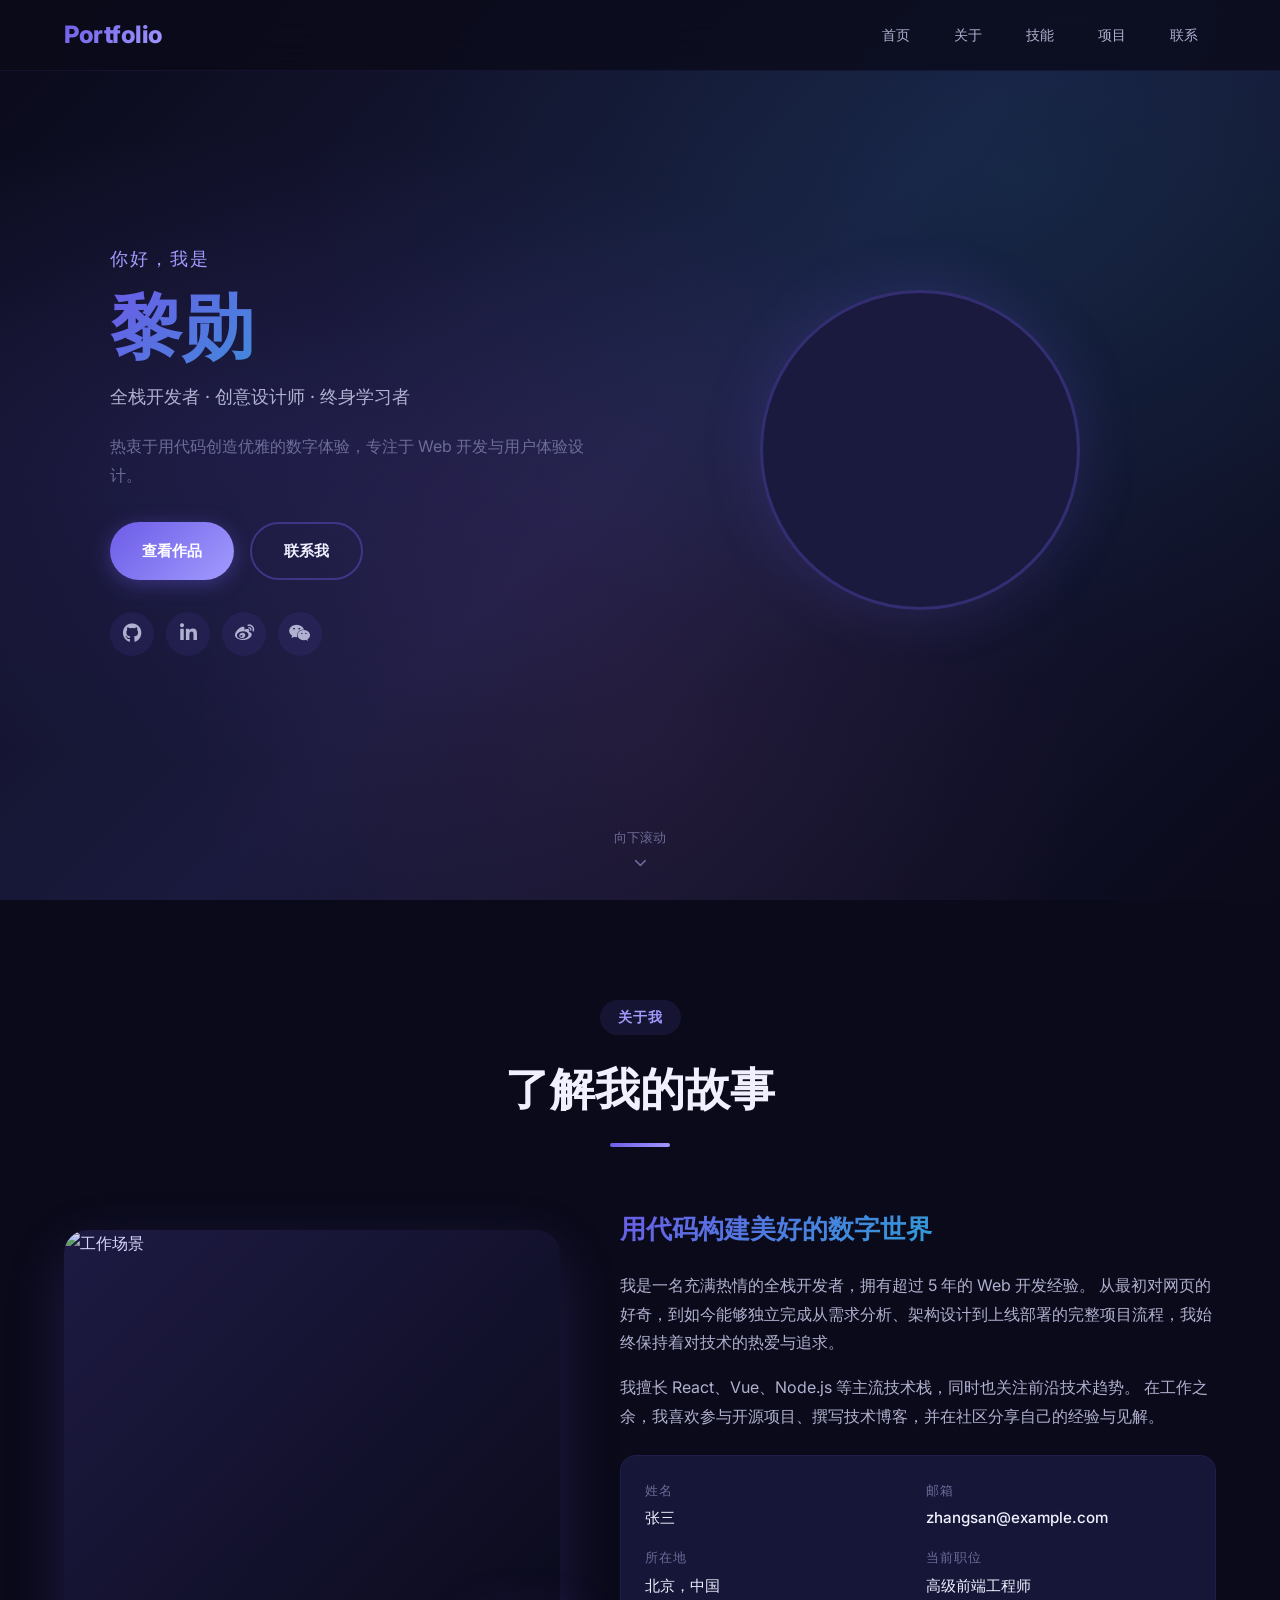
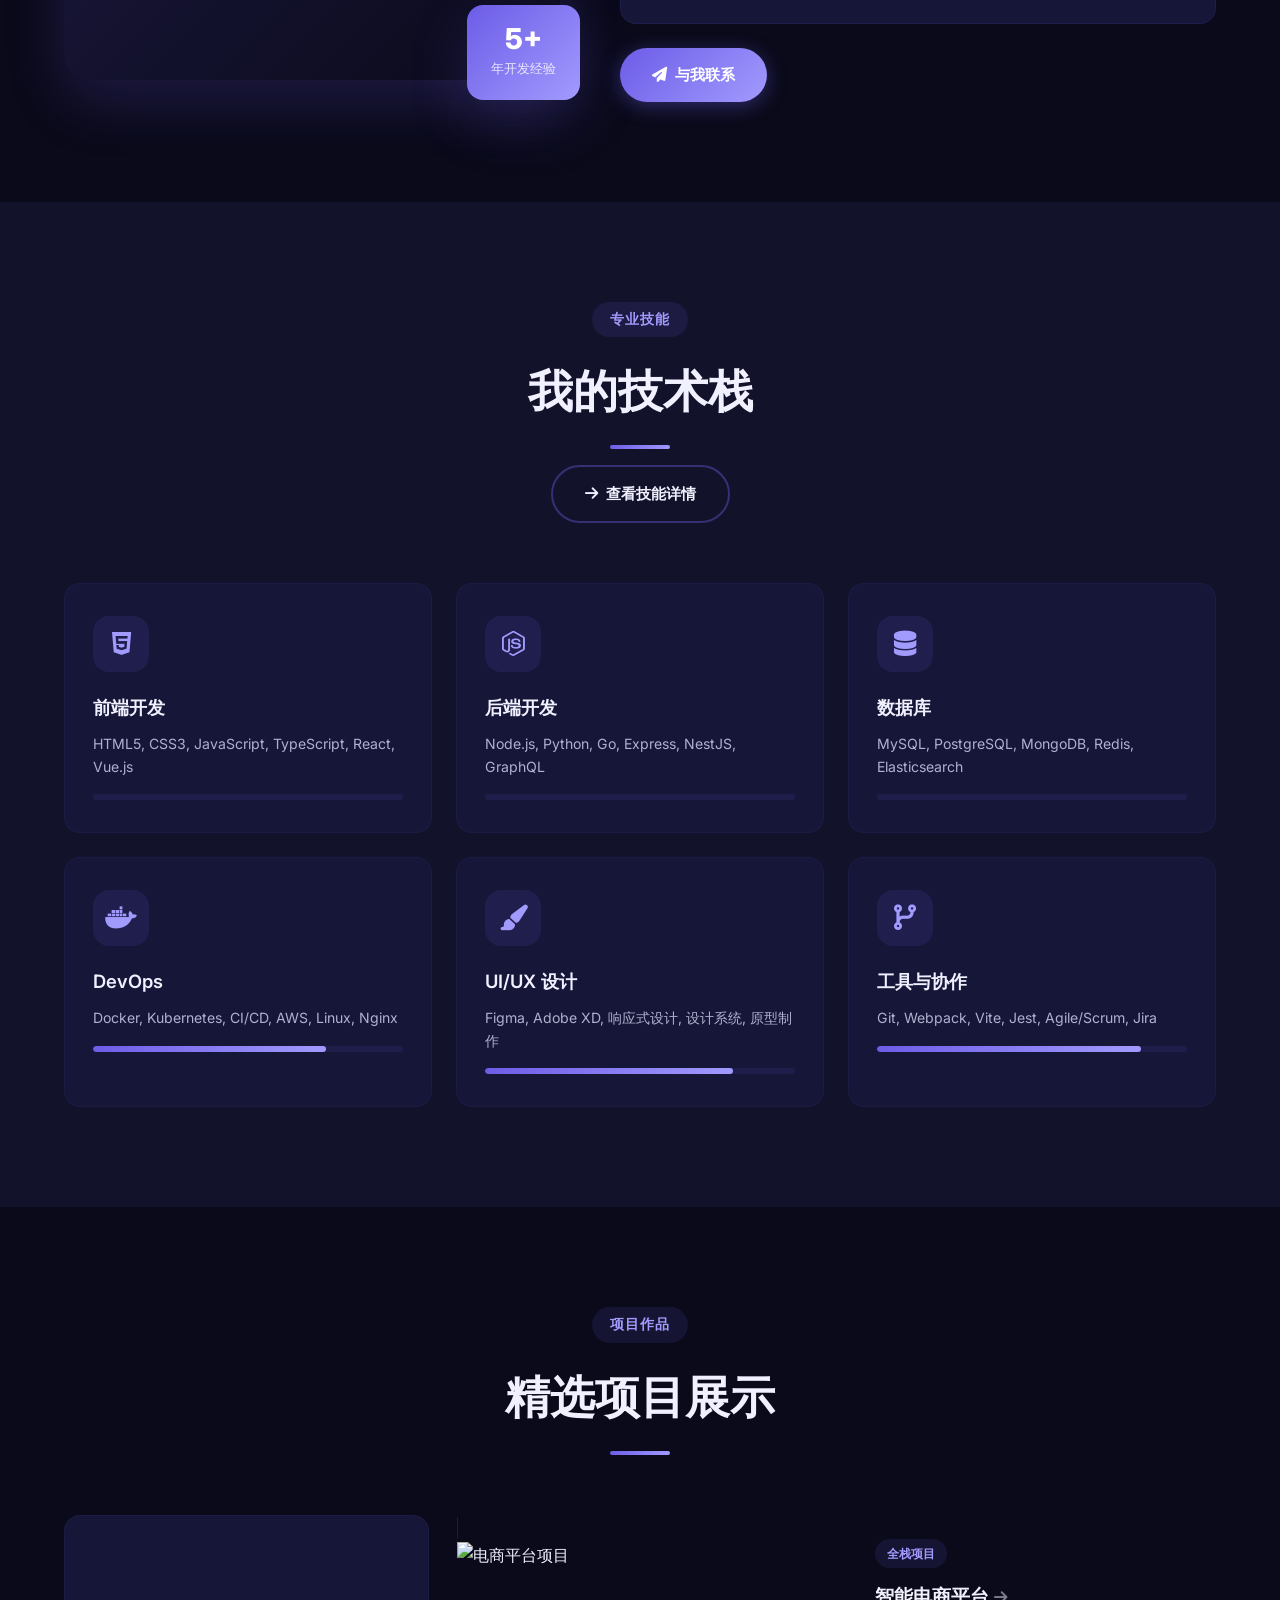
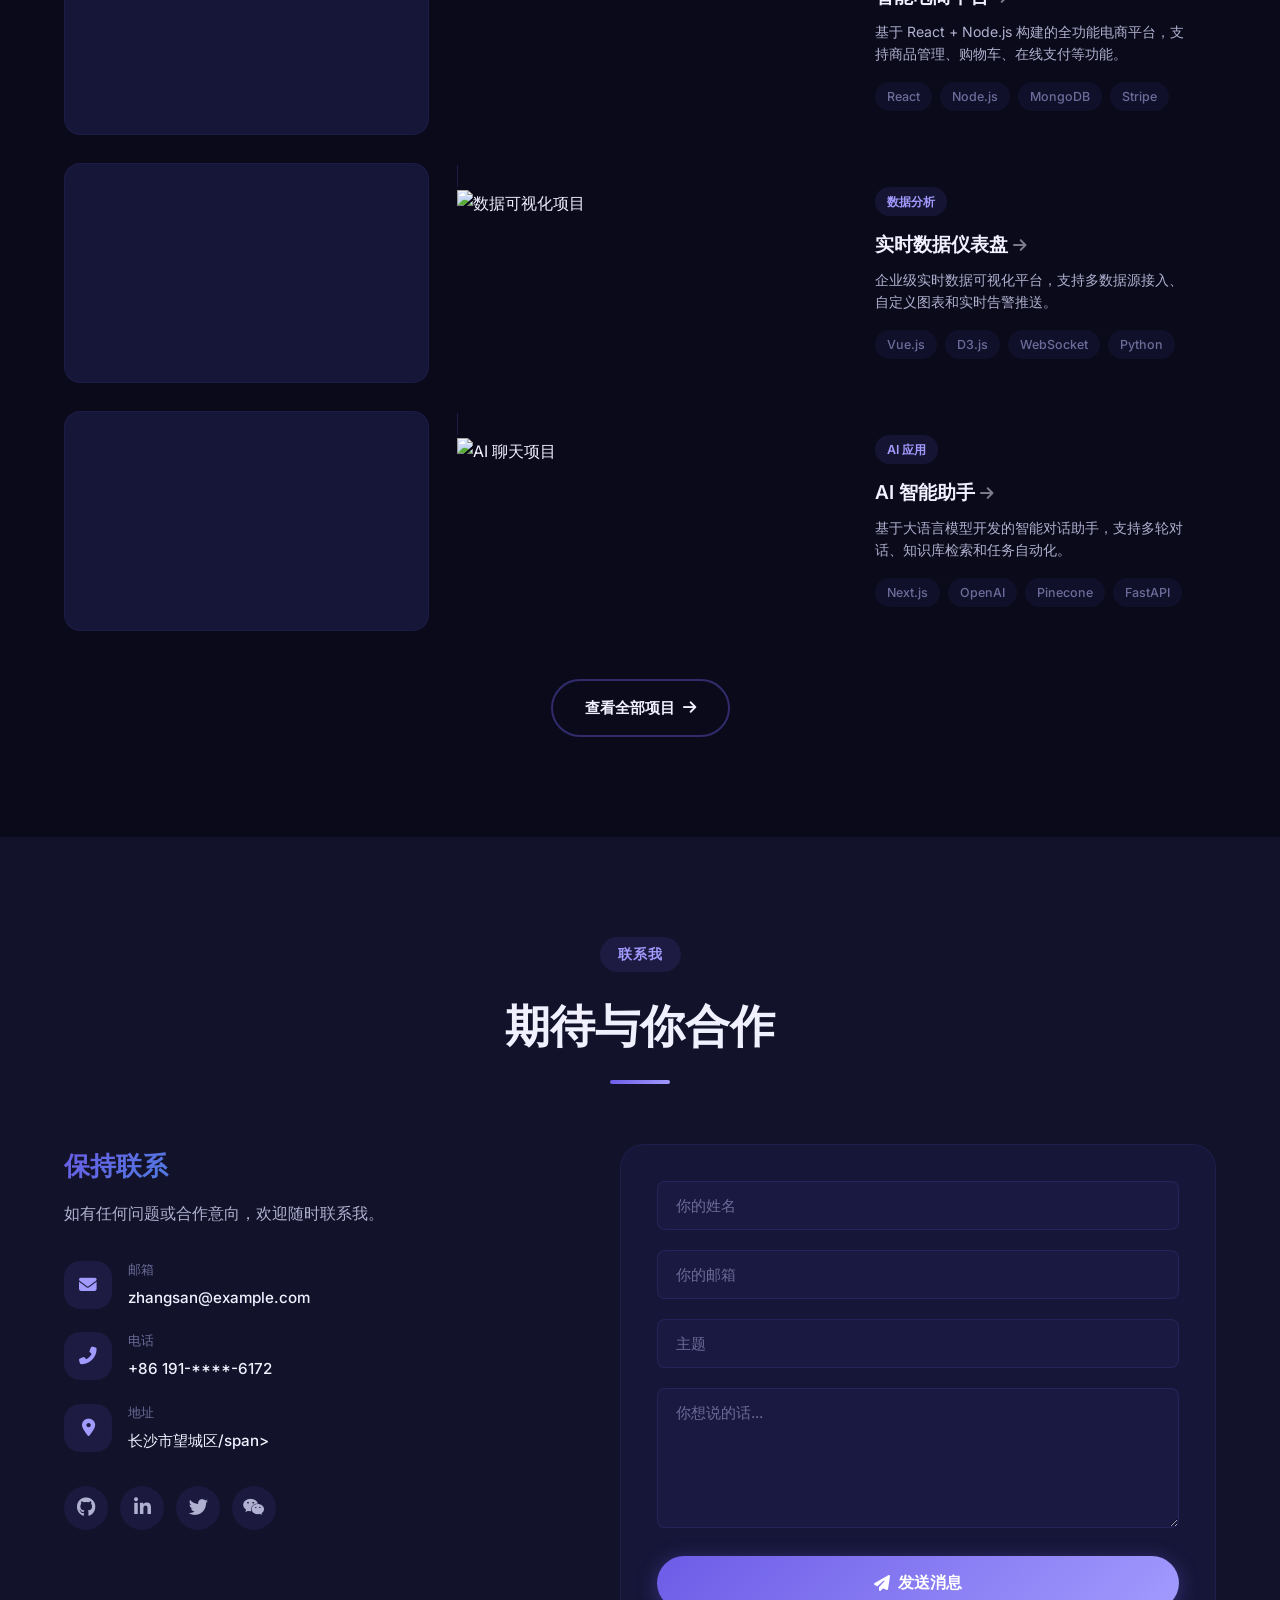
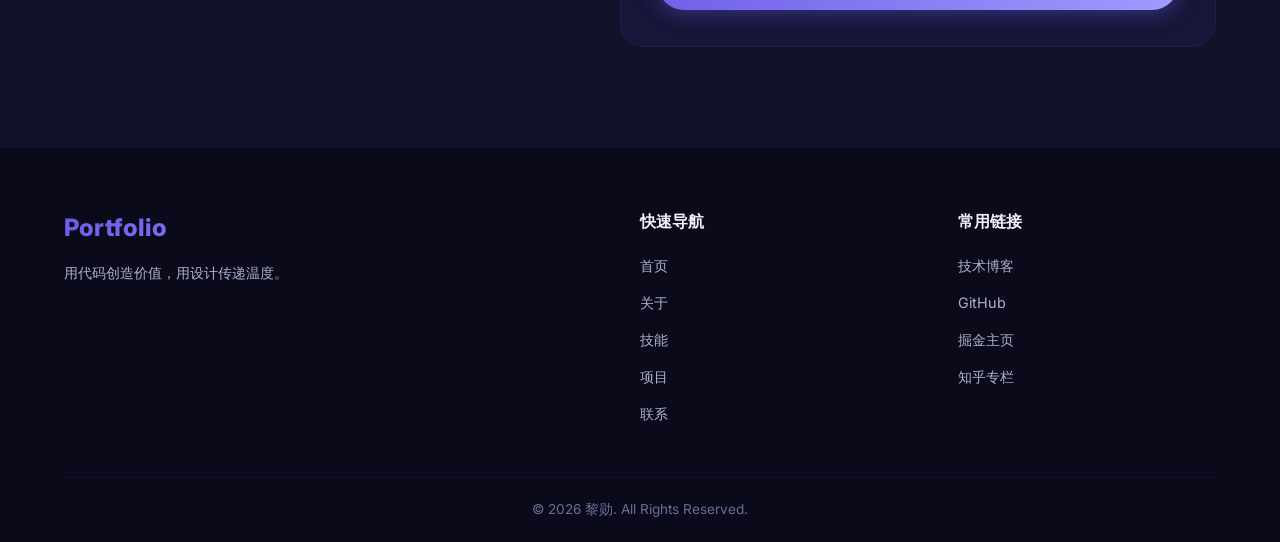
==== index.html @ 239f2182 "更新首页：项目卡片和技能区域添加跳转链接" ====
<!DOCTYPE html>
<html lang="zh-CN">
<head>
    <meta charset="UTF-8">
    <meta name="viewport" content="width=device-width, initial-scale=1.0">
    <title>个人介绍 - 黎勋</title>
    <link rel="stylesheet" href="style.css">
    <!-- Font Awesome 图标库 -->
    <link rel="stylesheet" href="https://cdnjs.cloudflare.com/ajax/libs/font-awesome/6.5.0/css/all.min.css">
    <!-- Google Fonts -->
    <link href="https://fonts.googleapis.com/css2?family=Inter:wght@300;400;500;600;700;800&display=swap" rel="stylesheet">
</head>
<body>

    <!-- ========== 导航栏 ========== -->
    <nav class="navbar">
        <div class="container nav-container">
            <a href="#" class="nav-logo">Portfolio</a>
            <ul class="nav-menu" id="navMenu">
                <li class="nav-item"><a href="#home" class="nav-link active">首页</a></li>
                <li class="nav-item"><a href="#about" class="nav-link">关于</a></li>
                <li class="nav-item"><a href="#skills" class="nav-link">技能</a></li>
                <li class="nav-item"><a href="#projects" class="nav-link">项目</a></li>
                <li class="nav-item"><a href="#contact" class="nav-link">联系</a></li>
            </ul>
            <div class="nav-toggle" id="navToggle">
                <span class="bar"></span>
                <span class="bar"></span>
                <span class="bar"></span>
            </div>
        </div>
    </nav>

    <!-- ========== Hero 首页 ========== -->
    <section class="hero" id="home">
        <div class="hero-bg"></div>
        <div class="container hero-container">
            <div class="hero-content">
                <p class="hero-greeting">你好，我是</p>
                <h1 class="hero-name">黎勋</h1>
                <p class="hero-title">全栈开发者 · 创意设计师 · 终身学习者</p>
                <p class="hero-desc">
                    热衷于用代码创造优雅的数字体验，专注于 Web 开发与用户体验设计。
                </p>
                <div class="hero-actions">
                    <a href="#projects" class="btn btn-primary">查看作品</a>
                    <a href="#contact" class="btn btn-outline">联系我</a>
                </div>
                <div class="hero-social">
                    <a href="#" class="social-link" aria-label="GitHub"><i class="fab fa-github"></i></a>
                    <a href="#" class="social-link" aria-label="LinkedIn"><i class="fab fa-linkedin-in"></i></a>
                    <a href="#" class="social-link" aria-label="微博"><i class="fab fa-weibo"></i></a>
                    <a href="#" class="social-link" aria-label="微信"><i class="fab fa-weixin"></i></a>
                </div>
            </div>
            <div class="hero-image">
                <div class="hero-avatar">
                    <img src="https://api.dicebear.com/7.x/avataaars/svg?seed=default&backgroundColor=b6e3f4" alt="头像">
                </div>
            </div>
        </div>
        <div class="scroll-indicator">
            <span>向下滚动</span>
            <i class="fas fa-chevron-down"></i>
        </div>
    </section>

    <!-- ========== 关于我 ========== -->
    <section class="section about" id="about">
        <div class="container">
            <div class="section-header">
                <span class="section-tag">关于我</span>
                <h2 class="section-title">了解我的故事</h2>
                <div class="section-divider"></div>
            </div>
            <div class="about-grid">
                <div class="about-image-wrapper">
                    <div class="about-image">
                        <img src="https://images.unsplash.com/photo-1498050108023-c5249f4df085?w=600&q=80" alt="工作场景">
                    </div>
                    <div class="about-exp-badge">
                        <span class="exp-number">5+</span>
                        <span class="exp-label">年开发经验</span>
                    </div>
                </div>
                <div class="about-content">
                    <h3>用代码构建美好的数字世界</h3>
                    <p>
                        我是一名充满热情的全栈开发者，拥有超过 5 年的 Web 开发经验。
                        从最初对网页的好奇，到如今能够独立完成从需求分析、架构设计到上线部署的完整项目流程，我始终保持着对技术的热爱与追求。
                    </p>
                    <p>
                        我擅长 React、Vue、Node.js 等主流技术栈，同时也关注前沿技术趋势。
                        在工作之余，我喜欢参与开源项目、撰写技术博客，并在社区分享自己的经验与见解。
                    </p>
                    <div class="about-info">
                        <div class="info-item">
                            <span class="info-label">姓名</span>
                            <span class="info-value">张三</span>
                        </div>
                        <div class="info-item">
                            <span class="info-label">邮箱</span>
                            <span class="info-value">zhangsan@example.com</span>
                        </div>
                        <div class="info-item">
                            <span class="info-label">所在地</span>
                            <span class="info-value">北京，中国</span>
                        </div>
                        <div class="info-item">
                            <span class="info-label">当前职位</span>
                            <span class="info-value">高级前端工程师</span>
                        </div>
                    </div>
                    <a href="#contact" class="btn btn-primary"><i class="fas fa-paper-plane"></i> 与我联系</a>
                </div>
            </div>
        </div>
    </section>

    <!-- ========== 技能 ========== -->
    <section class="section skills" id="skills">
        <div class="container">
            <div class="section-header">
                <span class="section-tag">专业技能</span>
                <h2 class="section-title">我的技术栈</h2>
                <div class="section-divider"></div>
                <a href="skills.html" class="btn btn-outline" style="margin-top: 16px; display: inline-flex;">
                    <i class="fas fa-arrow-right"></i> 查看技能详情
                </a>
            </div>
            <div class="skills-grid">
                <div class="skill-card">
                    <div class="skill-icon">
                        <i class="fab fa-html5"></i>
                    </div>
                    <h4>前端开发</h4>
                    <p>HTML5, CSS3, JavaScript, TypeScript, React, Vue.js</p>
                    <div class="skill-bar">
                        <div class="skill-progress" style="width: 90%;" data-progress="90%"></div>
                    </div>
                </div>
                <div class="skill-card">
                    <div class="skill-icon">
                        <i class="fab fa-node-js"></i>
                    </div>
                    <h4>后端开发</h4>
                    <p>Node.js, Python, Go, Express, NestJS, GraphQL</p>
                    <div class="skill-bar">
                        <div class="skill-progress" style="width: 85%;" data-progress="85%"></div>
                    </div>
                </div>
                <div class="skill-card">
                    <div class="skill-icon">
                        <i class="fas fa-database"></i>
                    </div>
                    <h4>数据库</h4>
                    <p>MySQL, PostgreSQL, MongoDB, Redis, Elasticsearch</p>
                    <div class="skill-bar">
                        <div class="skill-progress" style="width: 80%;" data-progress="80%"></div>
                    </div>
                </div>
                <div class="skill-card">
                    <div class="skill-icon">
                        <i class="fab fa-docker"></i>
                    </div>
                    <h4>DevOps</h4>
                    <p>Docker, Kubernetes, CI/CD, AWS, Linux, Nginx</p>
                    <div class="skill-bar">
                        <div class="skill-progress" style="width: 75%;" data-progress="75%"></div>
                    </div>
                </div>
                <div class="skill-card">
                    <div class="skill-icon">
                        <i class="fas fa-paint-brush"></i>
                    </div>
                    <h4>UI/UX 设计</h4>
                    <p>Figma, Adobe XD, 响应式设计, 设计系统, 原型制作</p>
                    <div class="skill-bar">
                        <div class="skill-progress" style="width: 80%;" data-progress="80%"></div>
                    </div>
                </div>
                <div class="skill-card">
                    <div class="skill-icon">
                        <i class="fas fa-code-branch"></i>
                    </div>
                    <h4>工具与协作</h4>
                    <p>Git, Webpack, Vite, Jest, Agile/Scrum, Jira</p>
                    <div class="skill-bar">
                        <div class="skill-progress" style="width: 85%;" data-progress="85%"></div>
                    </div>
                </a>
            </div>
        </div>
    </section>

    <!-- ========== 项目经历 ========== -->
    <section class="section projects" id="projects">
        <div class="container">
            <div class="section-header">
                <span class="section-tag">项目作品</span>
                <h2 class="section-title">精选项目展示</h2>
                <div class="section-divider"></div>
            </div>
            <div class="projects-grid">
                <a href="project-1.html" class="project-card" style="text-decoration: none; color: inherit;">
                    <div class="project-image">
                        <img src="https://images.unsplash.com/photo-1460925895917-afdab827c52f?w=600&q=80" alt="电商平台项目">
                        <div class="project-overlay">
                            <div class="project-links">
                                <a href="project-1.html" class="project-link"><i class="fas fa-external-link-alt"></i></a>
                            </div>
                        </div>
                    </div>
                    <div class="project-info">
                        <span class="project-tag">全栈项目</span>
                        <h3>智能电商平台 <i class="fas fa-arrow-right" style="font-size: 0.8em; opacity: 0.5;"></i></h3>
                        <p>基于 React + Node.js 构建的全功能电商平台，支持商品管理、购物车、在线支付等功能。</p>
                        <div class="project-tech">
                            <span>React</span>
                            <span>Node.js</span>
                            <span>MongoDB</span>
                            <span>Stripe</span>
                        </div>
                    </div>
                </a>
                <a href="project-2.html" class="project-card" style="text-decoration: none; color: inherit;">
                    <div class="project-image">
                        <img src="https://images.unsplash.com/photo-1551288049-bebda4e38f71?w=600&q=80" alt="数据可视化项目">
                        <div class="project-overlay">
                            <div class="project-links">
                                <a href="project-2.html" class="project-link"><i class="fas fa-external-link-alt"></i></a>
                            </div>
                        </div>
                    </div>
                    <div class="project-info">
                        <span class="project-tag">数据分析</span>
                        <h3>实时数据仪表盘 <i class="fas fa-arrow-right" style="font-size: 0.8em; opacity: 0.5;"></i></h3>
                        <p>企业级实时数据可视化平台，支持多数据源接入、自定义图表和实时告警推送。</p>
                        <div class="project-tech">
                            <span>Vue.js</span>
                            <span>D3.js</span>
                            <span>WebSocket</span>
                            <span>Python</span>
                        </div>
                    </div>
                </a>
                <a href="project-3.html" class="project-card" style="text-decoration: none; color: inherit;">
                    <div class="project-image">
                        <img src="https://images.unsplash.com/photo-1611162617474-5b21e879e113?w=600&q=80" alt="AI 聊天项目">
                        <div class="project-overlay">
                            <div class="project-links">
                                <a href="project-3.html" class="project-link"><i class="fas fa-external-link-alt"></i></a>
                            </div>
                        </div>
                    </div>
                    <div class="project-info">
                        <span class="project-tag">AI 应用</span>
                        <h3>AI 智能助手 <i class="fas fa-arrow-right" style="font-size: 0.8em; opacity: 0.5;"></i></h3>
                        <p>基于大语言模型开发的智能对话助手，支持多轮对话、知识库检索和任务自动化。</p>
                        <div class="project-tech">
                            <span>Next.js</span>
                            <span>OpenAI</span>
                            <span>Pinecone</span>
                            <span>FastAPI</span>
                        </div>
                    </div>
                </div>
            </div>
            <div class="projects-cta">
                <a href="#" class="btn btn-outline">查看全部项目 <i class="fas fa-arrow-right"></i></a>
            </div>
        </div>
    </section>

    <!-- ========== 联系方式 ========== -->
    <section class="section contact" id="contact">
        <div class="container">
            <div class="section-header">
                <span class="section-tag">联系我</span>
                <h2 class="section-title">期待与你合作</h2>
                <div class="section-divider"></div>
            </div>
            <div class="contact-grid">
                <div class="contact-info">
                    <h3>保持联系</h3>
                    <p>如有任何问题或合作意向，欢迎随时联系我。</p>
                    <div class="contact-details">
                        <div class="contact-item">
                            <div class="contact-icon"><i class="fas fa-envelope"></i></div>
                            <div>
                                <span class="contact-label">邮箱</span>
                                <span class="contact-value">zhangsan@example.com</span>
                            </div>
                        </div>
                        <div class="contact-item">
                            <div class="contact-icon"><i class="fas fa-phone-alt"></i></div>
                            <div>
                                <span class="contact-label">电话</span>
                                <span class="contact-value">+86 191-****-6172</span>
                            </div>
                        </div>
                        <div class="contact-item">
                            <div class="contact-icon"><i class="fas fa-map-marker-alt"></i></div>
                            <div>
                                <span class="contact-label">地址</span>
                                <span class="contact-value">长沙市望城区/span>
                            </div>
                        </div>
                    </div>
                    <div class="contact-social">
                        <a href="#" class="social-link"><i class="fab fa-github"></i></a>
                        <a href="#" class="social-link"><i class="fab fa-linkedin-in"></i></a>
                        <a href="#" class="social-link"><i class="fab fa-twitter"></i></a>
                        <a href="#" class="social-link"><i class="fab fa-weixin"></i></a>
                    </div>
                </div>
                <form class="contact-form" id="contactForm">
                    <div class="form-group">
                        <input type="text" class="form-input" id="name" placeholder="你的姓名" required>
                    </div>
                    <div class="form-group">
                        <input type="email" class="form-input" id="email" placeholder="你的邮箱" required>
                    </div>
                    <div class="form-group">
                        <input type="text" class="form-input" id="subject" placeholder="主题">
                    </div>
                    <div class="form-group">
                        <textarea class="form-input form-textarea" id="message" placeholder="你想说的话..." required></textarea>
                    </div>
                    <button type="submit" class="btn btn-primary btn-submit">
                        <i class="fas fa-paper-plane"></i> 发送消息
                    </button>
                </form>
            </div>
        </div>
    </section>

    <!-- ========== 页脚 ========== -->
    <footer class="footer">
        <div class="container">
            <div class="footer-content">
                <div class="footer-brand">
                    <h3>Portfolio</h3>
                    <p>用代码创造价值，用设计传递温度。</p>
                </div>
                <div class="footer-links">
                    <h4>快速导航</h4>
                    <ul>
                        <li><a href="#home">首页</a></li>
                        <li><a href="#about">关于</a></li>
                        <li><a href="#skills">技能</a></li>
                        <li><a href="#projects">项目</a></li>
                        <li><a href="#contact">联系</a></li>
                    </ul>
                </div>
                <div class="footer-links">
                    <h4>常用链接</h4>
                    <ul>
                        <li><a href="#">技术博客</a></li>
                        <li><a href="#">GitHub</a></li>
                        <li><a href="#">掘金主页</a></li>
                        <li><a href="#">知乎专栏</a></li>
                    </ul>
                </div>
            </div>
            <div class="footer-bottom">
                <p>&copy; 2026 黎勋. All Rights Reserved.</p>
            </div>
        </div>
    </footer>

    <!-- ========== 回到顶部 ========== -->
    <button class="back-to-top" id="backToTop">
        <i class="fas fa-arrow-up"></i>
    </button>

    <script src="script.js"></script>
</body>
</html>
---- style.css ----
/* =======================================
   个人介绍网站 - 样式表
   ======================================= */

/* ---------- CSS 变量 ---------- */
:root {
    --primary: #6c5ce7;
    --primary-dark: #5a4bd1;
    --primary-light: #a29bfe;
    --secondary: #00cec9;
    --accent: #fd79a8;
    --dark: #0a0a1a;
    --dark-2: #12122a;
    --dark-3: #1a1a3e;
    --dark-card: #161638;
    --text-primary: #f0f0ff;
    --text-secondary: #b0b0d0;
    --text-muted: #6c6c9a;
    --gradient-1: linear-gradient(135deg, #6c5ce7, #a29bfe);
    --gradient-2: linear-gradient(135deg, #6c5ce7, #00cec9);
    --gradient-hero: linear-gradient(135deg, #0a0a1a 0%, #1a1a3e 50%, #0a0a1a 100%);
    --shadow-sm: 0 2px 8px rgba(108, 92, 231, 0.1);
    --shadow-md: 0 8px 30px rgba(108, 92, 231, 0.15);
    --shadow-lg: 0 20px 60px rgba(108, 92, 231, 0.2);
    --radius-sm: 8px;
    --radius-md: 16px;
    --radius-lg: 24px;
    --radius-full: 50%;
    --transition: all 0.3s cubic-bezier(0.4, 0, 0.2, 1);
    --max-width: 1200px;
}

/* ---------- Reset & Base ---------- */
*,
*::before,
*::after {
    margin: 0;
    padding: 0;
    box-sizing: border-box;
}

html {
    scroll-behavior: smooth;
    scroll-padding-top: 80px;
}

body {
    font-family: 'Inter', -apple-system, BlinkMacSystemFont, 'Segoe UI', sans-serif;
    background: var(--dark);
    color: var(--text-primary);
    line-height: 1.7;
    overflow-x: hidden;
    -webkit-font-smoothing: antialiased;
}

a {
    text-decoration: none;
    color: inherit;
    transition: var(--transition);
}

ul {
    list-style: none;
}

img {
    max-width: 100%;
    height: auto;
    display: block;
}

.container {
    max-width: var(--max-width);
    margin: 0 auto;
    padding: 0 24px;
}

.section {
    padding: 100px 0;
    position: relative;
}

/* ---------- 导航栏 ---------- */
.navbar {
    position: fixed;
    top: 0;
    left: 0;
    right: 0;
    z-index: 1000;
    background: rgba(10, 10, 26, 0.8);
    backdrop-filter: blur(20px);
    -webkit-backdrop-filter: blur(20px);
    border-bottom: 1px solid rgba(108, 92, 231, 0.1);
    transition: var(--transition);
}

.navbar.scrolled {
    background: rgba(10, 10, 26, 0.95);
    box-shadow: 0 4px 30px rgba(0, 0, 0, 0.3);
}

.nav-container {
    display: flex;
    justify-content: space-between;
    align-items: center;
    height: 70px;
}

.nav-logo {
    font-size: 1.5rem;
    font-weight: 800;
    background: var(--gradient-1);
    -webkit-background-clip: text;
    background-clip: text;
    -webkit-text-fill-color: transparent;
    letter-spacing: -0.5px;
}

.nav-menu {
    display: flex;
    gap: 8px;
}

.nav-link {
    padding: 8px 18px;
    border-radius: var(--radius-sm);
    font-size: 0.9rem;
    font-weight: 500;
    color: var(--text-secondary);
    position: relative;
    transition: var(--transition);
}

.nav-link:hover,
.nav-link.active {
    color: var(--text-primary);
    background: rgba(108, 92, 231, 0.15);
}

/* 汉堡菜单 */
.nav-toggle {
    display: none;
    flex-direction: column;
    cursor: pointer;
    gap: 5px;
    padding: 5px;
}

.bar {
    display: block;
    width: 25px;
    height: 2px;
    background: var(--text-primary);
    border-radius: 2px;
    transition: var(--transition);
}

.nav-toggle.active .bar:nth-child(1) {
    transform: rotate(45deg) translate(5px, 5px);
}

.nav-toggle.active .bar:nth-child(2) {
    opacity: 0;
}

.nav-toggle.active .bar:nth-child(3) {
    transform: rotate(-45deg) translate(5px, -5px);
}

/* ---------- Hero Section ---------- */
.hero {
    min-height: 100vh;
    display: flex;
    align-items: center;
    position: relative;
    overflow: hidden;
    background: var(--gradient-hero);
}

.hero-bg {
    position: absolute;
    inset: 0;
    background:
        radial-gradient(ellipse at 20% 50%, rgba(108, 92, 231, 0.12) 0%, transparent 50%),
        radial-gradient(ellipse at 80% 20%, rgba(0, 206, 201, 0.08) 0%, transparent 50%),
        radial-gradient(ellipse at 50% 80%, rgba(253, 121, 168, 0.06) 0%, transparent 50%);
    pointer-events: none;
}

.hero-container {
    display: grid;
    grid-template-columns: 1fr 1fr;
    gap: 60px;
    align-items: center;
    padding-top: 80px;
    padding-bottom: 80px;
}

.hero-content {
    position: relative;
    z-index: 2;
}

.hero-greeting {
    font-size: 1.1rem;
    color: var(--primary-light);
    font-weight: 500;
    margin-bottom: 12px;
    letter-spacing: 2px;
    text-transform: uppercase;
    animation: fadeInUp 0.6s ease;
}

.hero-name {
    font-size: clamp(2.8rem, 6vw, 4.5rem);
    font-weight: 800;
    background: var(--gradient-2);
    -webkit-background-clip: text;
    background-clip: text;
    -webkit-text-fill-color: transparent;
    line-height: 1.1;
    margin-bottom: 16px;
    animation: fadeInUp 0.6s ease 0.1s both;
}

.hero-title {
    font-size: 1.15rem;
    color: var(--text-secondary);
    margin-bottom: 20px;
    animation: fadeInUp 0.6s ease 0.2s both;
}

.hero-desc {
    font-size: 1rem;
    color: var(--text-muted);
    max-width: 500px;
    margin-bottom: 32px;
    line-height: 1.8;
    animation: fadeInUp 0.6s ease 0.3s both;
}

.hero-actions {
    display: flex;
    gap: 16px;
    margin-bottom: 32px;
    animation: fadeInUp 0.6s ease 0.4s both;
}

.hero-social {
    display: flex;
    gap: 12px;
    animation: fadeInUp 0.6s ease 0.5s both;
}

.hero-image {
    display: flex;
    justify-content: center;
    align-items: center;
    position: relative;
    animation: fadeInRight 0.8s ease 0.3s both;
}

.hero-avatar {
    width: 320px;
    height: 320px;
    border-radius: var(--radius-full);
    background: var(--dark-3);
    overflow: hidden;
    border: 3px solid rgba(108, 92, 231, 0.3);
    box-shadow: 0 0 60px rgba(108, 92, 231, 0.2);
    position: relative;
}

.hero-avatar::before {
    content: '';
    position: absolute;
    inset: -3px;
    border-radius: var(--radius-full);
    background: var(--gradient-1);
    z-index: -1;
    animation: rotateGradient 4s linear infinite;
}

.hero-avatar img {
    width: 100%;
    height: 100%;
    object-fit: cover;
}

.scroll-indicator {
    position: absolute;
    bottom: 30px;
    left: 50%;
    transform: translateX(-50%);
    display: flex;
    flex-direction: column;
    align-items: center;
    gap: 8px;
    color: var(--text-muted);
    font-size: 0.8rem;
    animation: bounce 2s infinite;
}

/* ---------- 按钮样式 ---------- */
.btn {
    display: inline-flex;
    align-items: center;
    gap: 8px;
    padding: 14px 32px;
    border-radius: 50px;
    font-size: 0.95rem;
    font-weight: 600;
    border: none;
    cursor: pointer;
    transition: var(--transition);
    font-family: inherit;
}

.btn-primary {
    background: var(--gradient-1);
    color: #fff;
    box-shadow: 0 4px 20px rgba(108, 92, 231, 0.4);
}

.btn-primary:hover {
    transform: translateY(-3px);
    box-shadow: 0 8px 30px rgba(108, 92, 231, 0.5);
}

.btn-outline {
    background: transparent;
    color: var(--text-primary);
    border: 2px solid rgba(108, 92, 231, 0.4);
}

.btn-outline:hover {
    border-color: var(--primary);
    background: rgba(108, 92, 231, 0.1);
    transform: translateY(-3px);
}

.btn-submit {
    width: 100%;
    justify-content: center;
    padding: 16px 32px;
    font-size: 1rem;
}

/* ---------- 社交链接 ---------- */
.social-link {
    display: flex;
    align-items: center;
    justify-content: center;
    width: 44px;
    height: 44px;
    border-radius: var(--radius-full);
    background: rgba(108, 92, 231, 0.1);
    color: var(--text-secondary);
    font-size: 1.2rem;
    transition: var(--transition);
}

.social-link:hover {
    background: var(--gradient-1);
    color: #fff;
    transform: translateY(-3px);
}

/* ---------- 通用章节标题 ---------- */
.section-header {
    text-align: center;
    margin-bottom: 60px;
}

.section-tag {
    display: inline-block;
    padding: 6px 18px;
    border-radius: 50px;
    background: rgba(108, 92, 231, 0.12);
    color: var(--primary-light);
    font-size: 0.85rem;
    font-weight: 600;
    letter-spacing: 1px;
    margin-bottom: 16px;
}

.section-title {
    font-size: clamp(1.8rem, 4vw, 2.8rem);
    font-weight: 700;
    color: var(--text-primary);
    margin-bottom: 16px;
}

.section-divider {
    width: 60px;
    height: 4px;
    background: var(--gradient-1);
    border-radius: 2px;
    margin: 0 auto;
}

/* ---------- 关于我 ---------- */
.about-grid {
    display: grid;
    grid-template-columns: 1fr 1.2fr;
    gap: 60px;
    align-items: center;
}

.about-image-wrapper {
    position: relative;
}

.about-image {
    border-radius: var(--radius-lg);
    overflow: hidden;
    box-shadow: var(--shadow-lg);
    position: relative;
}

.about-image::after {
    content: '';
    position: absolute;
    inset: 0;
    background: linear-gradient(135deg, rgba(108, 92, 231, 0.2), transparent);
}

.about-image img {
    width: 100%;
    height: 450px;
    object-fit: cover;
    transition: var(--transition);
}

.about-image:hover img {
    transform: scale(1.05);
}

.about-exp-badge {
    position: absolute;
    bottom: -20px;
    right: -20px;
    background: var(--gradient-1);
    border-radius: var(--radius-md);
    padding: 20px 24px;
    text-align: center;
    box-shadow: var(--shadow-lg);
    animation: float 3s ease-in-out infinite;
}

.exp-number {
    display: block;
    font-size: 1.8rem;
    font-weight: 800;
    color: #fff;
    line-height: 1;
}

.exp-label {
    display: block;
    font-size: 0.8rem;
    color: rgba(255, 255, 255, 0.8);
    margin-top: 4px;
}

.about-content h3 {
    font-size: 1.6rem;
    font-weight: 700;
    margin-bottom: 20px;
    background: var(--gradient-2);
    -webkit-background-clip: text;
    background-clip: text;
    -webkit-text-fill-color: transparent;
}

.about-content p {
    color: var(--text-secondary);
    margin-bottom: 16px;
    line-height: 1.8;
}

.about-info {
    display: grid;
    grid-template-columns: 1fr 1fr;
    gap: 16px;
    margin: 24px 0;
    padding: 24px;
    background: var(--dark-card);
    border-radius: var(--radius-md);
    border: 1px solid rgba(108, 92, 231, 0.1);
}

.info-item {
    display: flex;
    flex-direction: column;
    gap: 4px;
}

.info-label {
    font-size: 0.8rem;
    color: var(--text-muted);
    text-transform: uppercase;
    letter-spacing: 1px;
}

.info-value {
    font-size: 0.95rem;
    color: var(--text-primary);
    font-weight: 500;
}

/* ---------- 技能 ---------- */
.skills {
    background: var(--dark-2);
}

.skills-grid {
    display: grid;
    grid-template-columns: repeat(3, 1fr);
    gap: 24px;
}

.skill-card {
    background: var(--dark-card);
    border: 1px solid rgba(108, 92, 231, 0.08);
    border-radius: var(--radius-md);
    padding: 32px 28px;
    transition: var(--transition);
    position: relative;
    overflow: hidden;
}

.skill-card::before {
    content: '';
    position: absolute;
    top: 0;
    left: 0;
    right: 0;
    height: 3px;
    background: var(--gradient-1);
    transform: scaleX(0);
    transform-origin: left;
    transition: transform 0.5s ease;
}

.skill-card:hover::before {
    transform: scaleX(1);
}

.skill-card:hover {
    transform: translateY(-8px);
    border-color: rgba(108, 92, 231, 0.3);
    box-shadow: var(--shadow-md);
}

.skill-icon {
    width: 56px;
    height: 56px;
    border-radius: var(--radius-md);
    background: rgba(108, 92, 231, 0.12);
    display: flex;
    align-items: center;
    justify-content: center;
    font-size: 1.6rem;
    color: var(--primary-light);
    margin-bottom: 20px;
    transition: var(--transition);
}

.skill-card:hover .skill-icon {
    background: var(--gradient-1);
    color: #fff;
}

.skill-card h4 {
    font-size: 1.15rem;
    font-weight: 600;
    margin-bottom: 10px;
    color: var(--text-primary);
}

.skill-card p {
    font-size: 0.88rem;
    color: var(--text-secondary);
    line-height: 1.6;
    margin-bottom: 16px;
}

.skill-bar {
    width: 100%;
    height: 6px;
    background: rgba(108, 92, 231, 0.1);
    border-radius: 3px;
    overflow: hidden;
}

.skill-progress {
    height: 100%;
    background: var(--gradient-1);
    border-radius: 3px;
    position: relative;
    transition: width 1.5s ease;
}

.skill-progress::after {
    content: attr(data-progress);
    position: absolute;
    right: 0;
    top: -24px;
    font-size: 0.8rem;
    color: var(--primary-light);
    font-weight: 600;
}

/* ---------- 项目 ---------- */
.projects-grid {
    display: grid;
    grid-template-columns: repeat(3, 1fr);
    gap: 28px;
}

.project-card {
    background: var(--dark-card);
    border-radius: var(--radius-md);
    overflow: hidden;
    border: 1px solid rgba(108, 92, 231, 0.08);
    transition: var(--transition);
}

.project-card:hover {
    transform: translateY(-8px);
    box-shadow: var(--shadow-md);
    border-color: rgba(108, 92, 231, 0.2);
}

.project-image {
    position: relative;
    overflow: hidden;
    height: 220px;
}

.project-image img {
    width: 100%;
    height: 100%;
    object-fit: cover;
    transition: transform 0.5s ease;
}

.project-card:hover .project-image img {
    transform: scale(1.1);
}

.project-overlay {
    position: absolute;
    inset: 0;
    background: rgba(10, 10, 26, 0.7);
    display: flex;
    align-items: center;
    justify-content: center;
    opacity: 0;
    transition: var(--transition);
}

.project-card:hover .project-overlay {
    opacity: 1;
}

.project-links {
    display: flex;
    gap: 12px;
}

.project-link {
    width: 48px;
    height: 48px;
    border-radius: var(--radius-full);
    background: rgba(255, 255, 255, 0.15);
    color: #fff;
    display: flex;
    align-items: center;
    justify-content: center;
    font-size: 1.2rem;
    transition: var(--transition);
    backdrop-filter: blur(10px);
}

.project-link:hover {
    background: var(--gradient-1);
    transform: scale(1.1);
}

.project-info {
    padding: 24px;
}

.project-tag {
    display: inline-block;
    padding: 4px 12px;
    border-radius: 50px;
    background: rgba(108, 92, 231, 0.12);
    color: var(--primary-light);
    font-size: 0.78rem;
    font-weight: 600;
    margin-bottom: 12px;
}

.project-info h3 {
    font-size: 1.2rem;
    font-weight: 600;
    margin-bottom: 8px;
    color: var(--text-primary);
}

.project-info p {
    font-size: 0.88rem;
    color: var(--text-secondary);
    line-height: 1.6;
    margin-bottom: 16px;
}

.project-tech {
    display: flex;
    flex-wrap: wrap;
    gap: 8px;
}

.project-tech span {
    padding: 4px 12px;
    border-radius: 50px;
    background: rgba(108, 92, 231, 0.08);
    color: var(--text-muted);
    font-size: 0.78rem;
    font-weight: 500;
}

.projects-cta {
    text-align: center;
    margin-top: 48px;
}

/* ---------- 联系方式 ---------- */
.contact {
    background: var(--dark-2);
}

.contact-grid {
    display: grid;
    grid-template-columns: 1fr 1.2fr;
    gap: 60px;
}

.contact-info h3 {
    font-size: 1.6rem;
    font-weight: 700;
    margin-bottom: 12px;
    background: var(--gradient-2);
    -webkit-background-clip: text;
    background-clip: text;
    -webkit-text-fill-color: transparent;
}

.contact-info > p {
    color: var(--text-secondary);
    margin-bottom: 32px;
}

.contact-details {
    display: flex;
    flex-direction: column;
    gap: 20px;
    margin-bottom: 32px;
}

.contact-item {
    display: flex;
    align-items: center;
    gap: 16px;
}

.contact-icon {
    width: 48px;
    height: 48px;
    border-radius: var(--radius-md);
    background: rgba(108, 92, 231, 0.12);
    display: flex;
    align-items: center;
    justify-content: center;
    color: var(--primary-light);
    font-size: 1.1rem;
    flex-shrink: 0;
}

.contact-label {
    display: block;
    font-size: 0.8rem;
    color: var(--text-muted);
    margin-bottom: 4px;
}

.contact-value {
    display: block;
    font-size: 0.95rem;
    color: var(--text-primary);
    font-weight: 500;
}

.contact-social {
    display: flex;
    gap: 12px;
}

/* 表单 */
.contact-form {
    background: var(--dark-card);
    padding: 36px;
    border-radius: var(--radius-lg);
    border: 1px solid rgba(108, 92, 231, 0.1);
}

.form-group {
    margin-bottom: 20px;
}

.form-input {
    width: 100%;
    padding: 14px 18px;
    background: rgba(108, 92, 231, 0.05);
    border: 1px solid rgba(108, 92, 231, 0.15);
    border-radius: var(--radius-sm);
    color: var(--text-primary);
    font-size: 0.95rem;
    font-family: inherit;
    transition: var(--transition);
    outline: none;
}

.form-input:focus {
    border-color: var(--primary);
    background: rgba(108, 92, 231, 0.08);
    box-shadow: 0 0 0 3px rgba(108, 92, 231, 0.15);
}

.form-input::placeholder {
    color: var(--text-muted);
}

.form-textarea {
    min-height: 140px;
    resize: vertical;
}

/* ---------- 页脚 ---------- */
.footer {
    padding: 60px 0 0;
    border-top: 1px solid rgba(108, 92, 231, 0.1);
}

.footer-content {
    display: grid;
    grid-template-columns: 2fr 1fr 1fr;
    gap: 60px;
    padding-bottom: 40px;
}

.footer-brand h3 {
    font-size: 1.5rem;
    font-weight: 800;
    background: var(--gradient-1);
    -webkit-background-clip: text;
    background-clip: text;
    -webkit-text-fill-color: transparent;
    margin-bottom: 12px;
}

.footer-brand p {
    color: var(--text-secondary);
    font-size: 0.9rem;
}

.footer-links h4 {
    font-size: 1rem;
    font-weight: 600;
    color: var(--text-primary);
    margin-bottom: 16px;
}

.footer-links ul li {
    margin-bottom: 10px;
}

.footer-links ul li a {
    color: var(--text-secondary);
    font-size: 0.9rem;
    transition: var(--transition);
}

.footer-links ul li a:hover {
    color: var(--primary-light);
    padding-left: 5px;
}

.footer-bottom {
    padding: 20px 0;
    border-top: 1px solid rgba(108, 92, 231, 0.08);
    text-align: center;
}

.footer-bottom p {
    color: var(--text-muted);
    font-size: 0.85rem;
}

/* ---------- 回到顶部 ---------- */
.back-to-top {
    position: fixed;
    bottom: 30px;
    right: 30px;
    width: 48px;
    height: 48px;
    border-radius: var(--radius-full);
    background: var(--gradient-1);
    color: #fff;
    border: none;
    cursor: pointer;
    font-size: 1.1rem;
    box-shadow: var(--shadow-md);
    opacity: 0;
    visibility: hidden;
    transform: translateY(20px);
    transition: var(--transition);
    z-index: 999;
}

.back-to-top.visible {
    opacity: 1;
    visibility: visible;
    transform: translateY(0);
}

.back-to-top:hover {
    transform: translateY(-5px);
    box-shadow: var(--shadow-lg);
}

/* ---------- 动画关键帧 ---------- */
@keyframes fadeInUp {
    from {
        opacity: 0;
        transform: translateY(30px);
    }
    to {
        opacity: 1;
        transform: translateY(0);
    }
}

@keyframes fadeInRight {
    from {
        opacity: 0;
        transform: translateX(50px);
    }
    to {
        opacity: 1;
        transform: translateX(0);
    }
}

@keyframes float {
    0%, 100% {
        transform: translateY(0);
    }
    50% {
        transform: translateY(-10px);
    }
}

@keyframes bounce {
    0%, 20%, 50%, 80%, 100% {
        transform: translateX(-50%) translateY(0);
    }
    40% {
        transform: translateX(-50%) translateY(-10px);
    }
    60% {
        transform: translateX(-50%) translateY(-5px);
    }
}

@keyframes rotateGradient {
    0% {
        transform: rotate(0deg);
    }
    100% {
        transform: rotate(360deg);
    }
}

/* ---------- 滚动渐入动画 (JS 控制) ---------- */
.fade-in {
    opacity: 0;
    transform: translateY(40px);
    transition: opacity 0.6s ease, transform 0.6s ease;
}

.fade-in.visible {
    opacity: 1;
    transform: translateY(0);
}

/* ---------- 响应式设计 ---------- */

/* 平板 */
@media (max-width: 992px) {
    .hero-container {
        grid-template-columns: 1fr;
        text-align: center;
    }

    .hero-desc {
        margin: 0 auto 32px;
    }

    .hero-actions {
        justify-content: center;
    }

    .hero-social {
        justify-content: center;
    }

    .hero-image {
        order: -1;
    }

    .hero-avatar {
        width: 240px;
        height: 240px;
    }

    .about-grid {
        grid-template-columns: 1fr;
        gap: 40px;
    }

    .about-image img {
        height: 350px;
    }

    .skills-grid {
        grid-template-columns: repeat(2, 1fr);
    }

    .projects-grid {
        grid-template-columns: repeat(2, 1fr);
    }

    .contact-grid {
        grid-template-columns: 1fr;
        gap: 40px;
    }

    .footer-content {
        grid-template-columns: 1fr 1fr;
        gap: 40px;
    }
}

/* 手机 */
@media (max-width: 576px) {
    .nav-menu {
        position: fixed;
        top: 70px;
        left: 0;
        right: 0;
        background: rgba(10, 10, 26, 0.98);
        backdrop-filter: blur(20px);
        flex-direction: column;
        padding: 24px;
        gap: 8px;
        transform: translateY(-100%);
        opacity: 0;
        pointer-events: none;
        transition: var(--transition);
        border-bottom: 1px solid rgba(108, 92, 231, 0.1);
    }

    .nav-menu.active {
        transform: translateY(0);
        opacity: 1;
        pointer-events: all;
    }

    .nav-toggle {
        display: flex;
    }

    .hero-avatar {
        width: 200px;
        height: 200px;
    }

    .hero-actions {
        flex-direction: column;
        align-items: center;
    }

    .about-info {
        grid-template-columns: 1fr;
    }

    .about-exp-badge {
        right: 10px;
        padding: 14px 18px;
    }

    .exp-number {
        font-size: 1.4rem;
    }

    .skills-grid {
        grid-template-columns: 1fr;
    }

    .projects-grid {
        grid-template-columns: 1fr;
    }

    .contact-form {
        padding: 24px;
    }

    .footer-content {
        grid-template-columns: 1fr;
        gap: 30px;
    }

    .section {
        padding: 60px 0;
    }

    .back-to-top {
        bottom: 20px;
        right: 20px;
        width: 42px;
        height: 42px;
    }
}
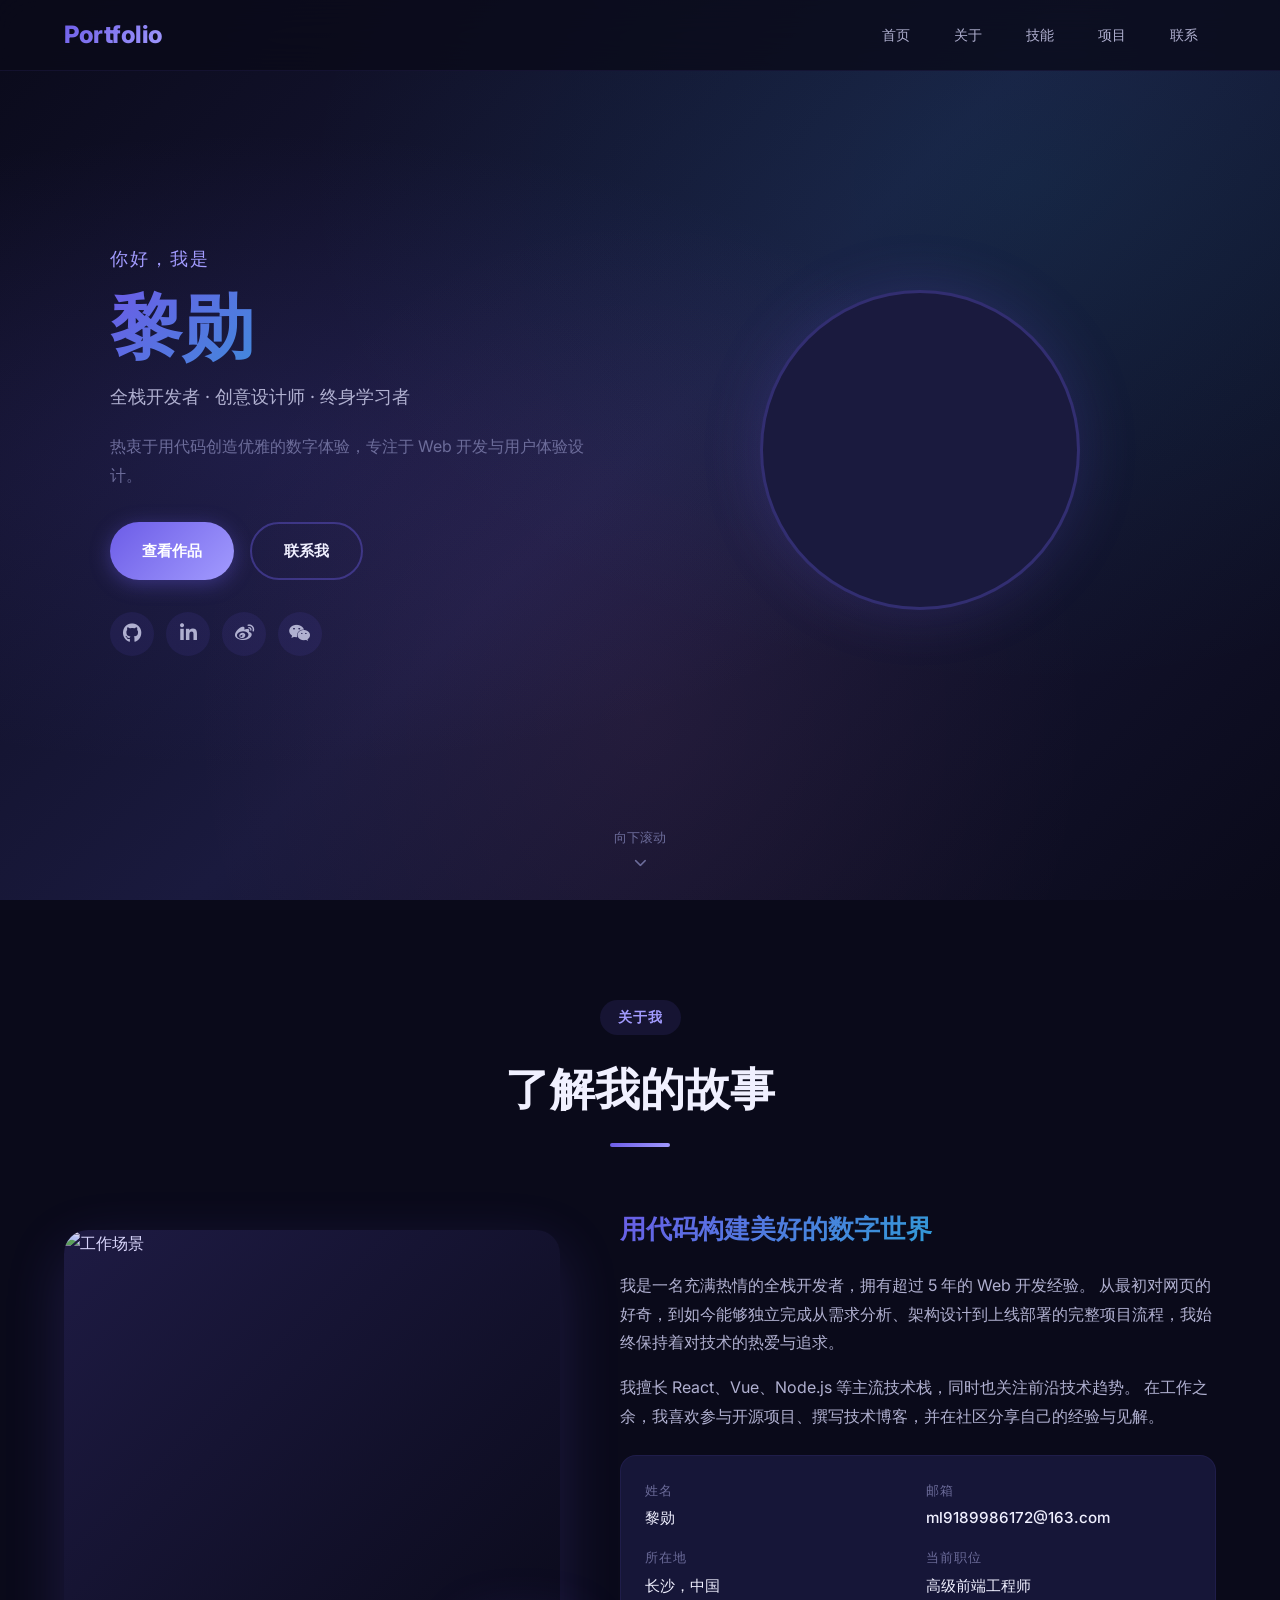
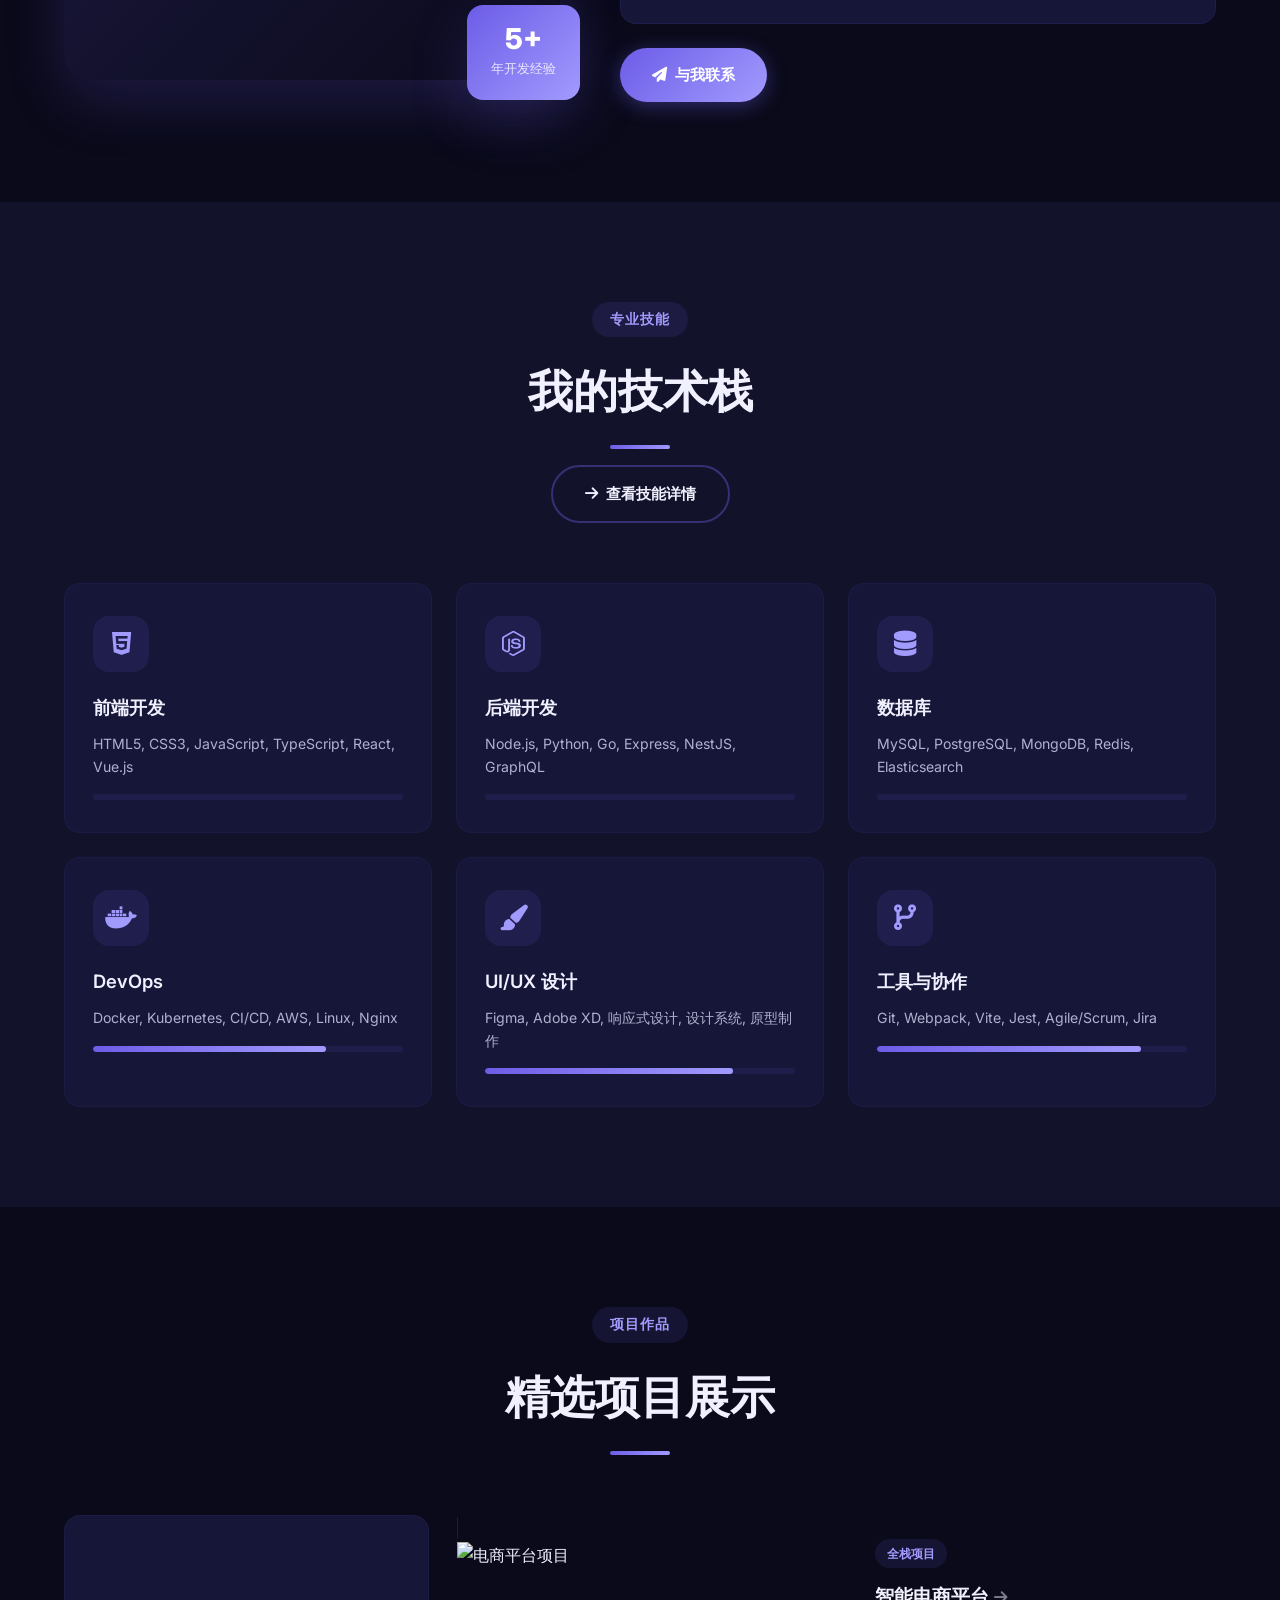
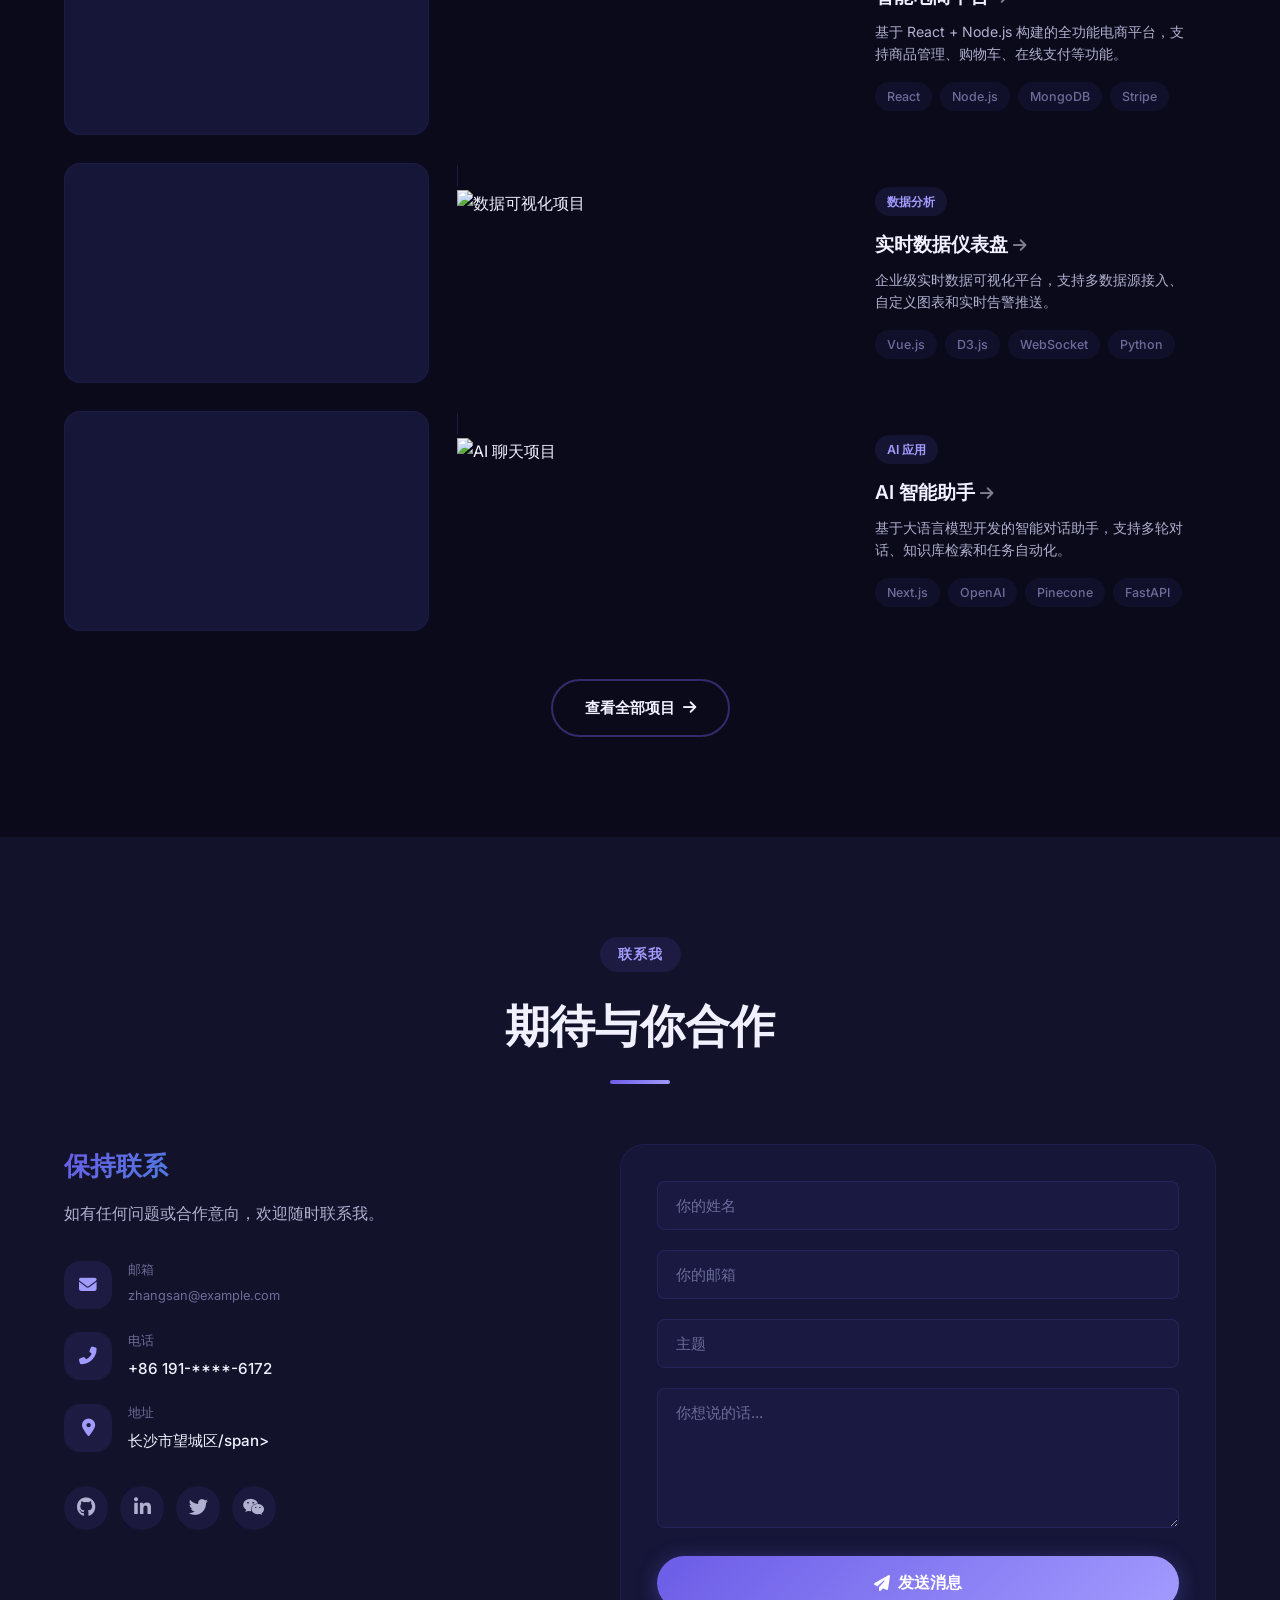
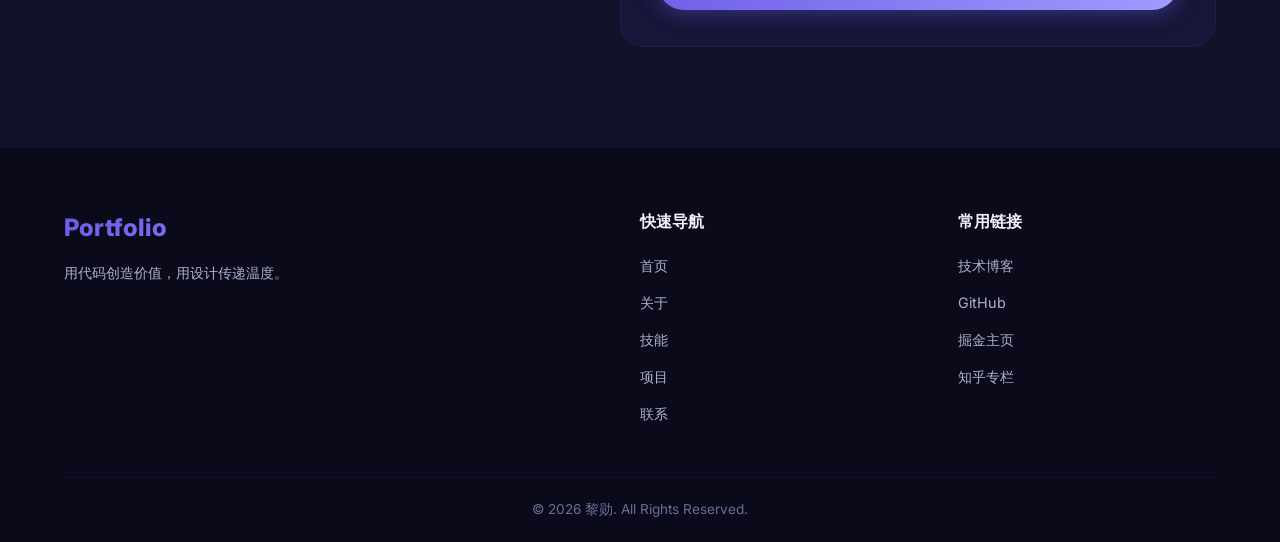
==== commit 79524379: "Update index.html" ====
--- a/index.html
+++ b/index.html
@@ -96,15 +96,15 @@
                     <div class="about-info">
                         <div class="info-item">
                             <span class="info-label">姓名</span>
-                            <span class="info-value">张三</span>
+                            <span class="info-value">黎勋</span>
                         </div>
                         <div class="info-item">
                             <span class="info-label">邮箱</span>
-                            <span class="info-value">zhangsan@example.com</span>
+                            <span class="info-value">ml9189986172@163.com</span>
                         </div>
                         <div class="info-item">
                             <span class="info-label">所在地</span>
-                            <span class="info-value">北京，中国</span>
+                            <span class="info-value">长沙，中国</span>
                         </div>
                         <div class="info-item">
                             <span class="info-label">当前职位</span>
@@ -289,7 +289,7 @@
                             <div class="contact-icon"><i class="fas fa-envelope"></i></div>
                             <div>
                                 <span class="contact-label">邮箱</span>
-                                <span class="contact-value">zhangsan@example.com</span>
+                                <a href="mailto:zhangsan@example.com" class="contact-label">zhangsan@example.com</a>
                             </div>
                         </div>
                         <div class="contact-item">
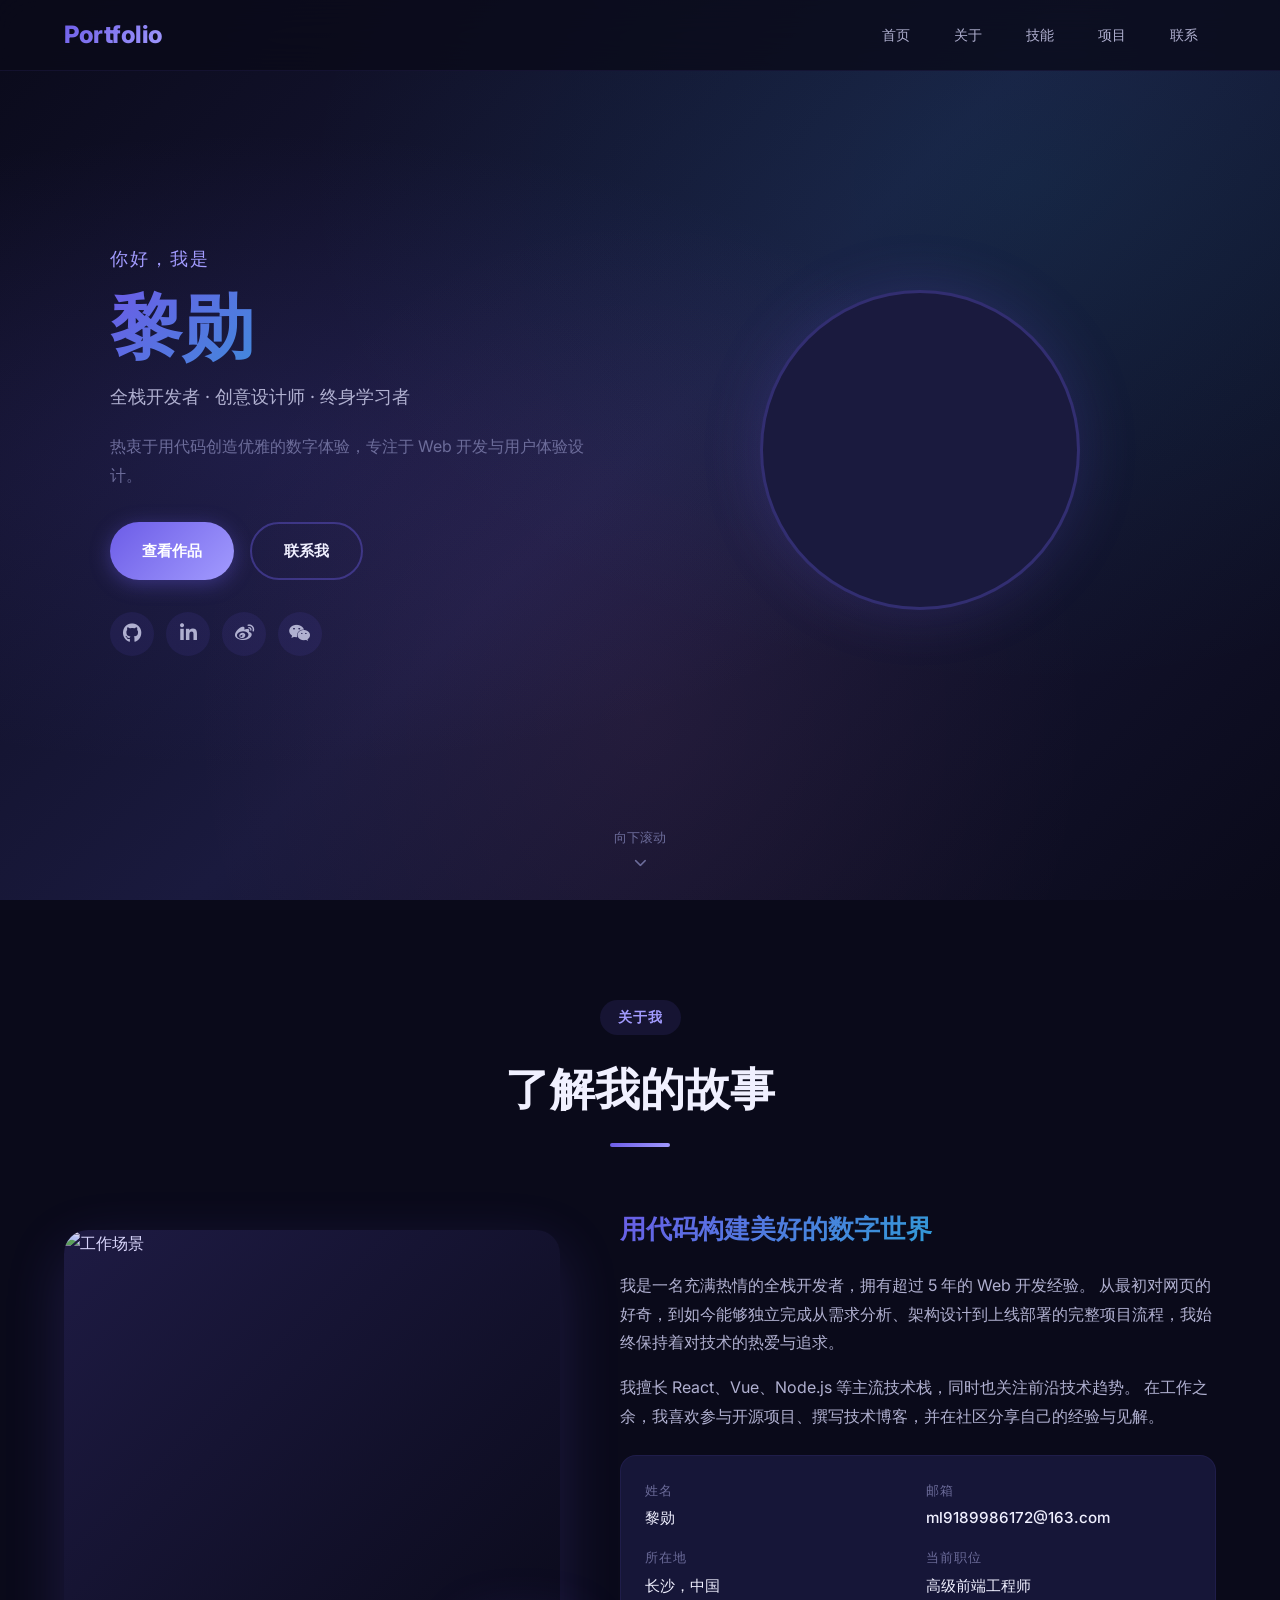
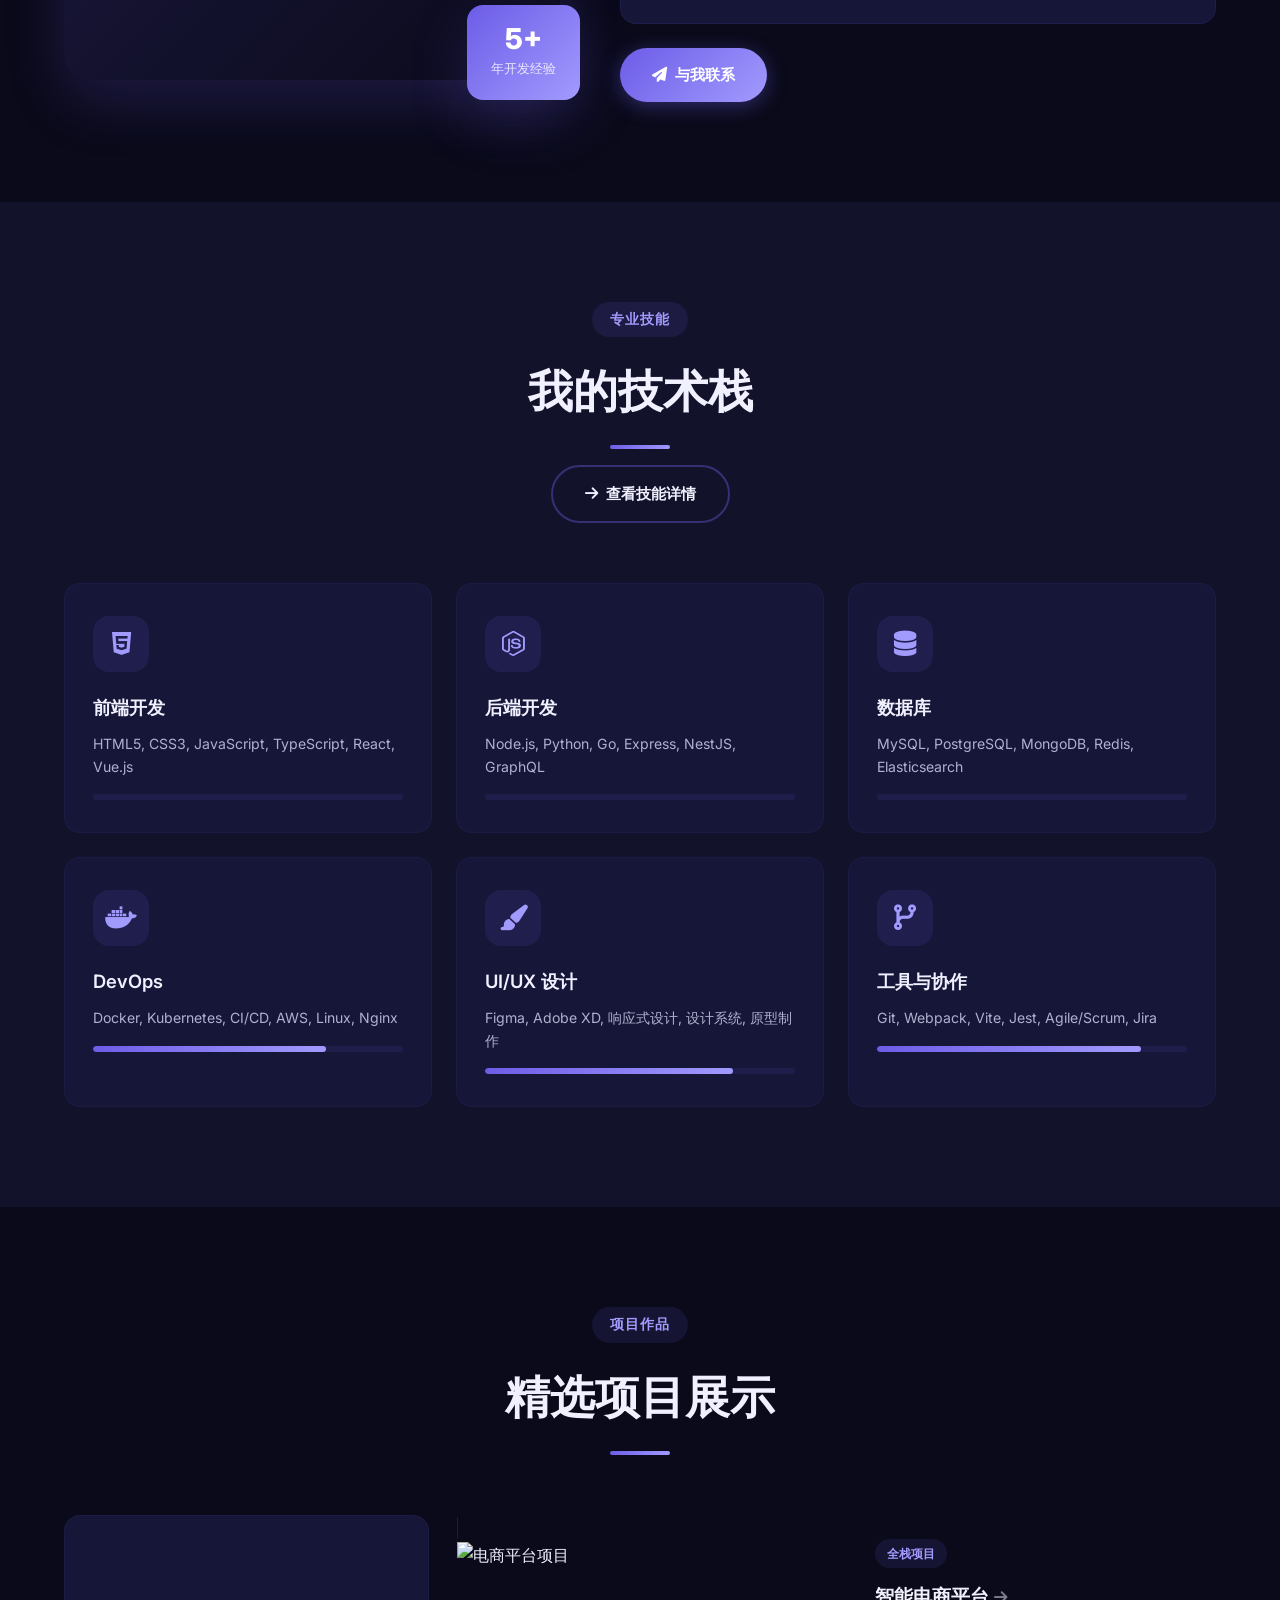
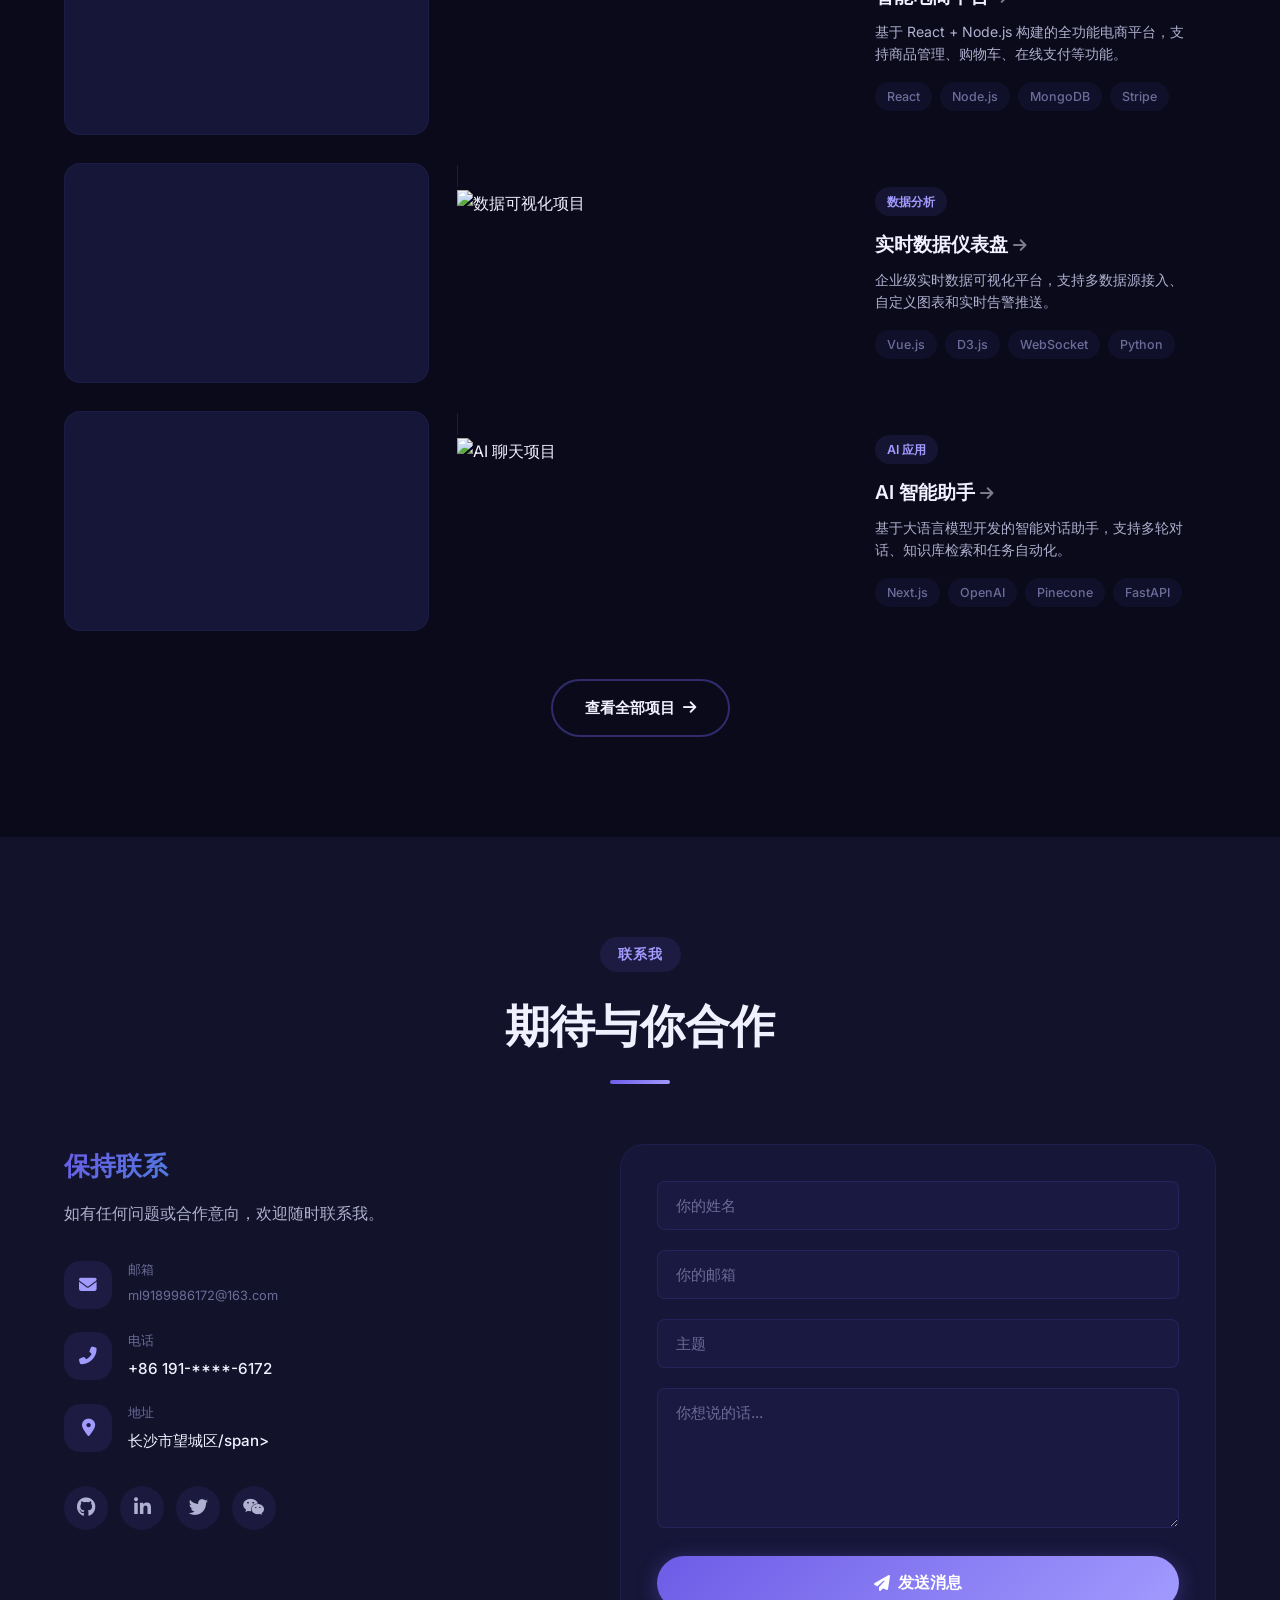
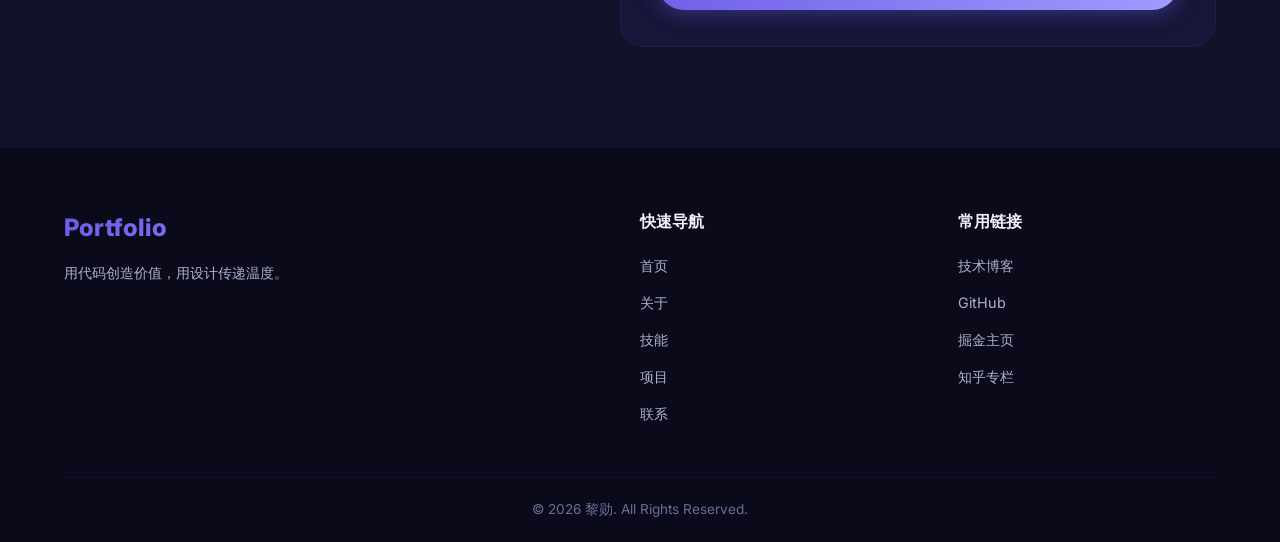
==== commit 0ee41368: "Update index.html" ====
--- a/index.html
+++ b/index.html
@@ -289,7 +289,7 @@
                             <div class="contact-icon"><i class="fas fa-envelope"></i></div>
                             <div>
                                 <span class="contact-label">邮箱</span>
-                                <a href="mailto:zhangsan@example.com" class="contact-label">zhangsan@example.com</a>
+                                <a href="mailto:ml9189986172@163.com" class="contact-label">ml9189986172@163.com</a>
                             </div>
                         </div>
                         <div class="contact-item">
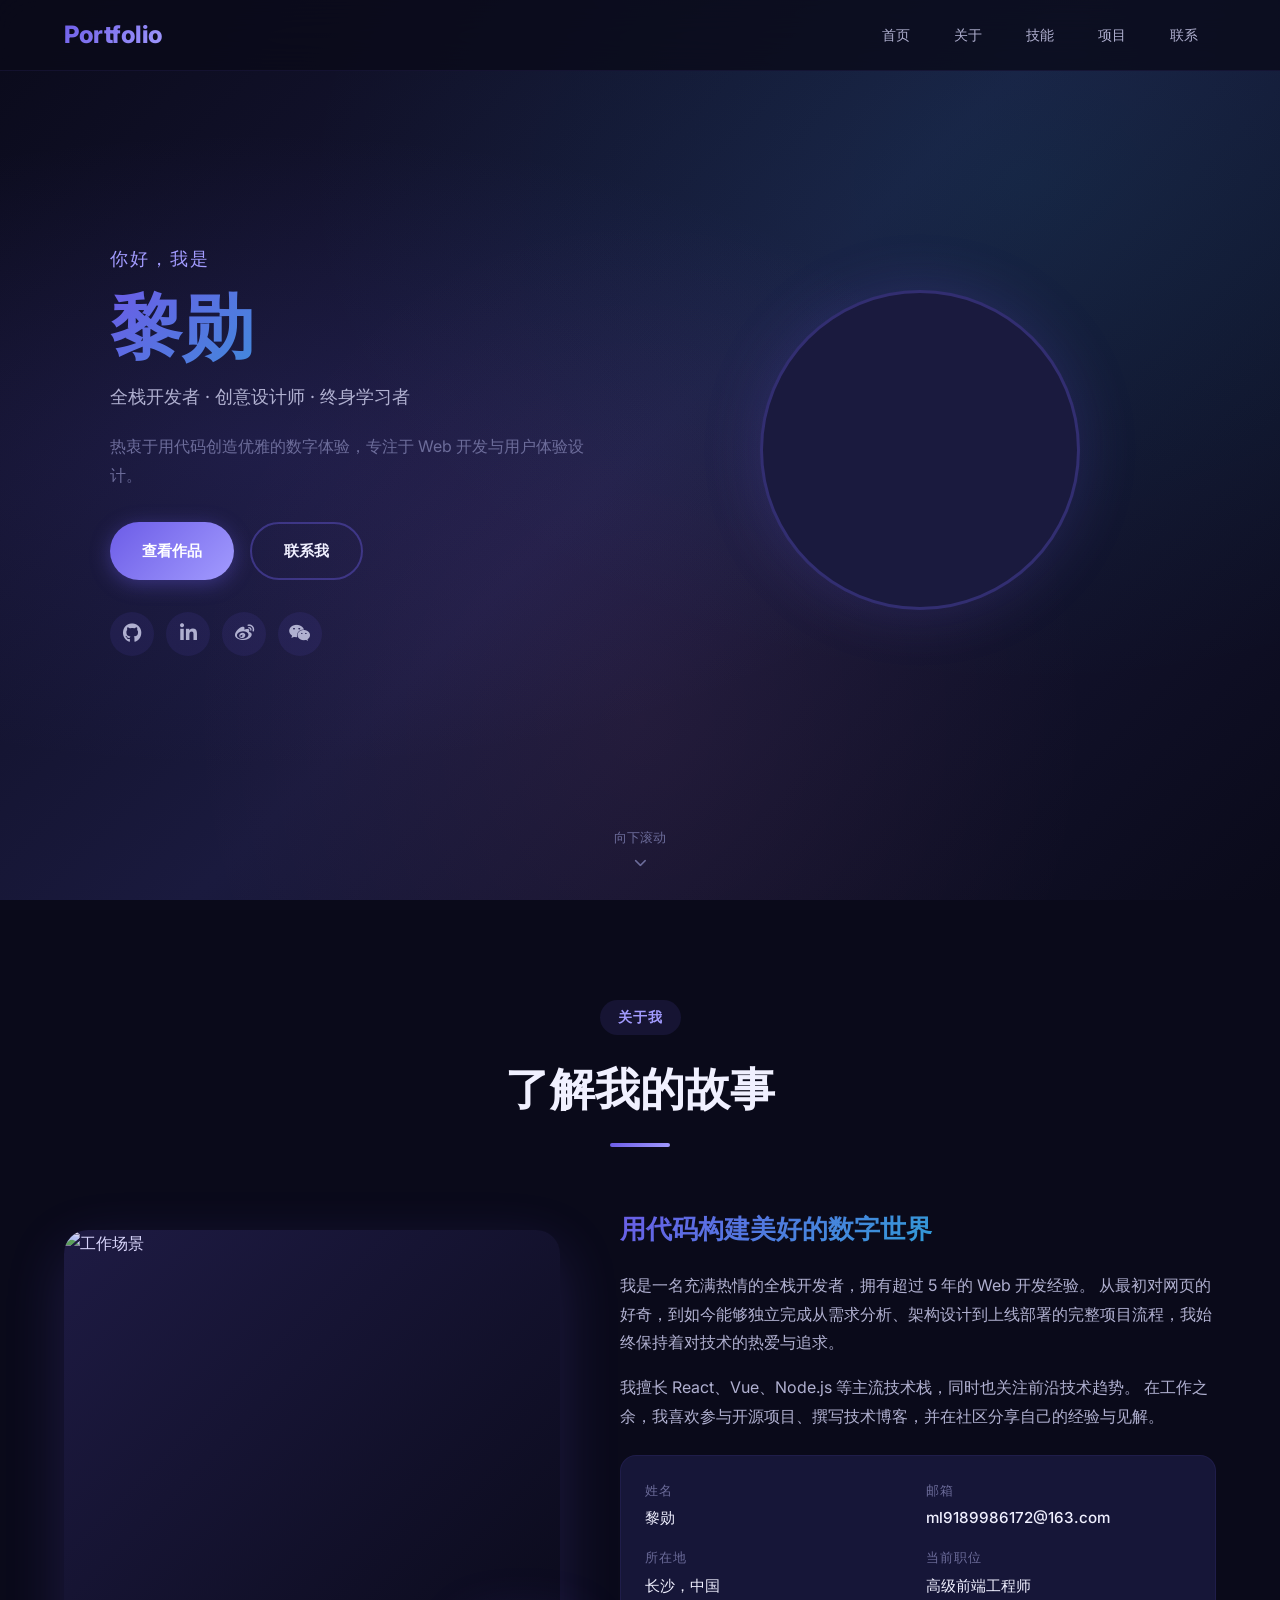
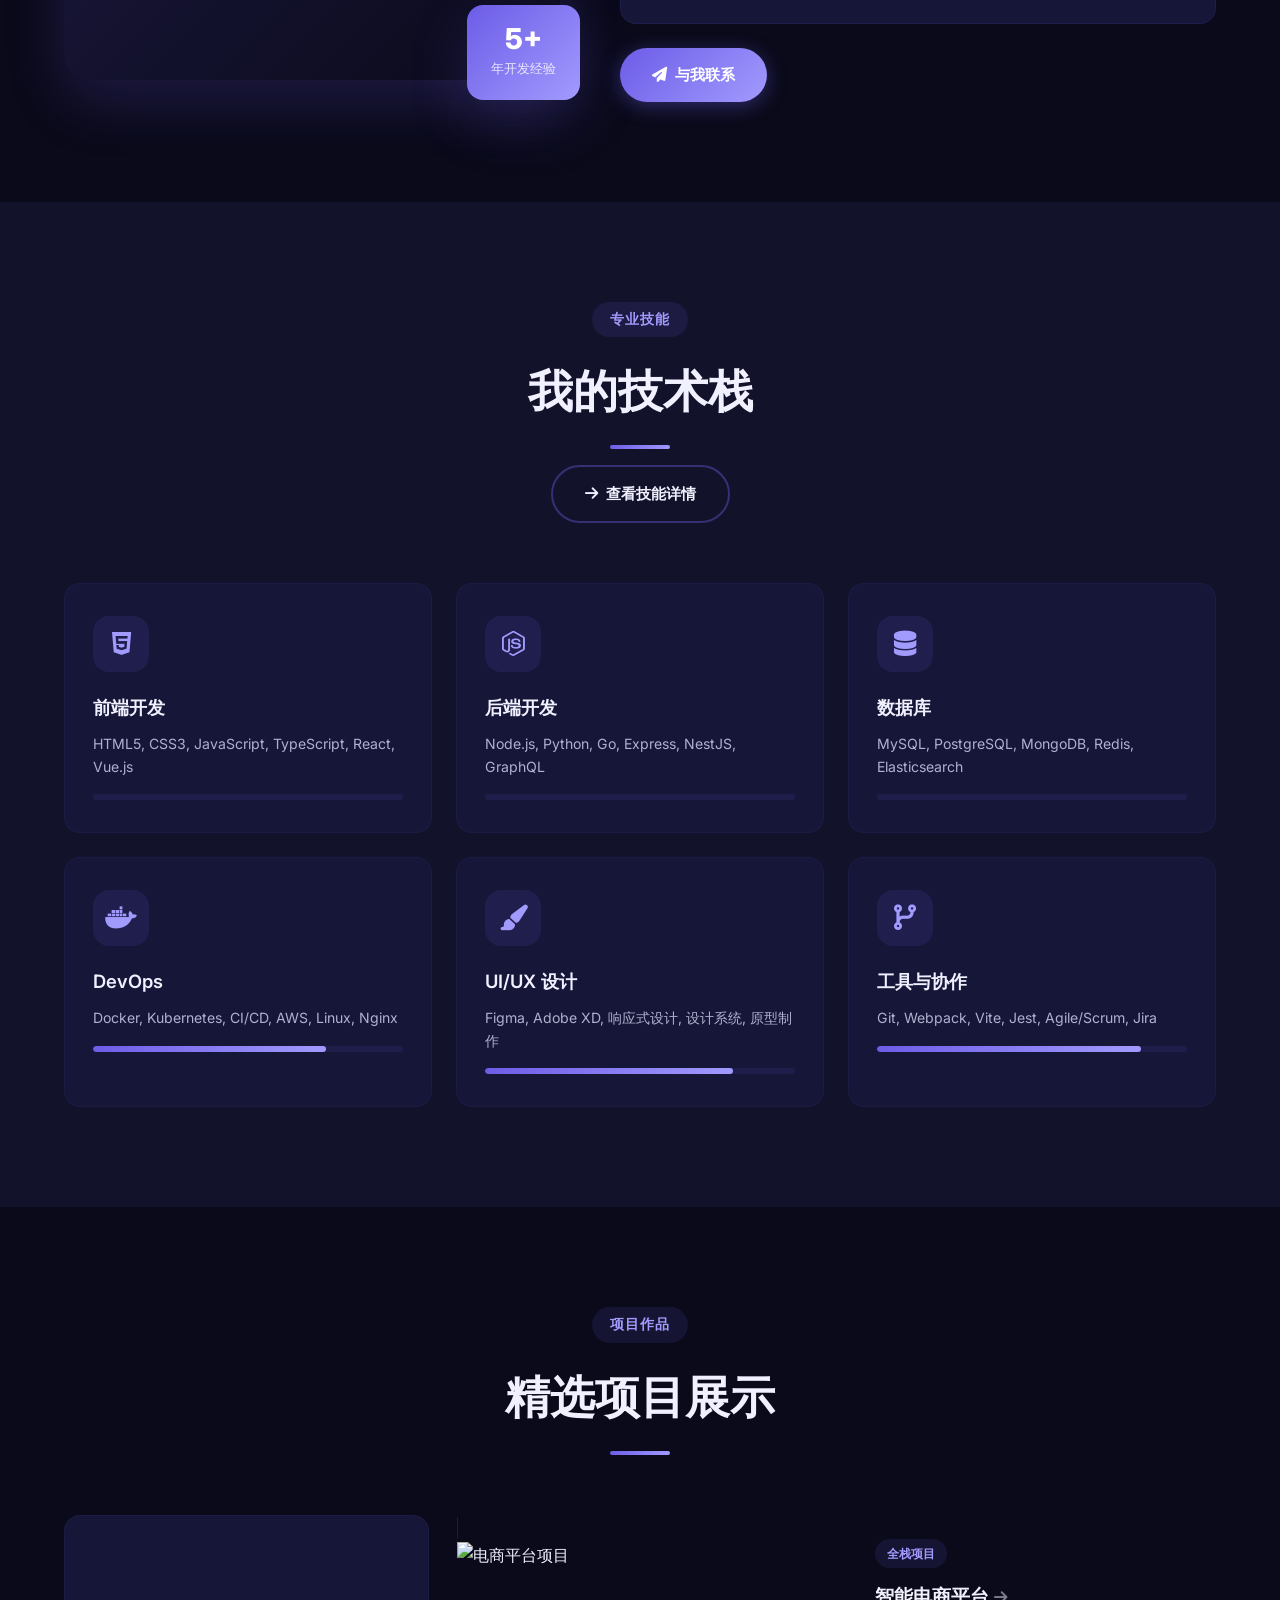
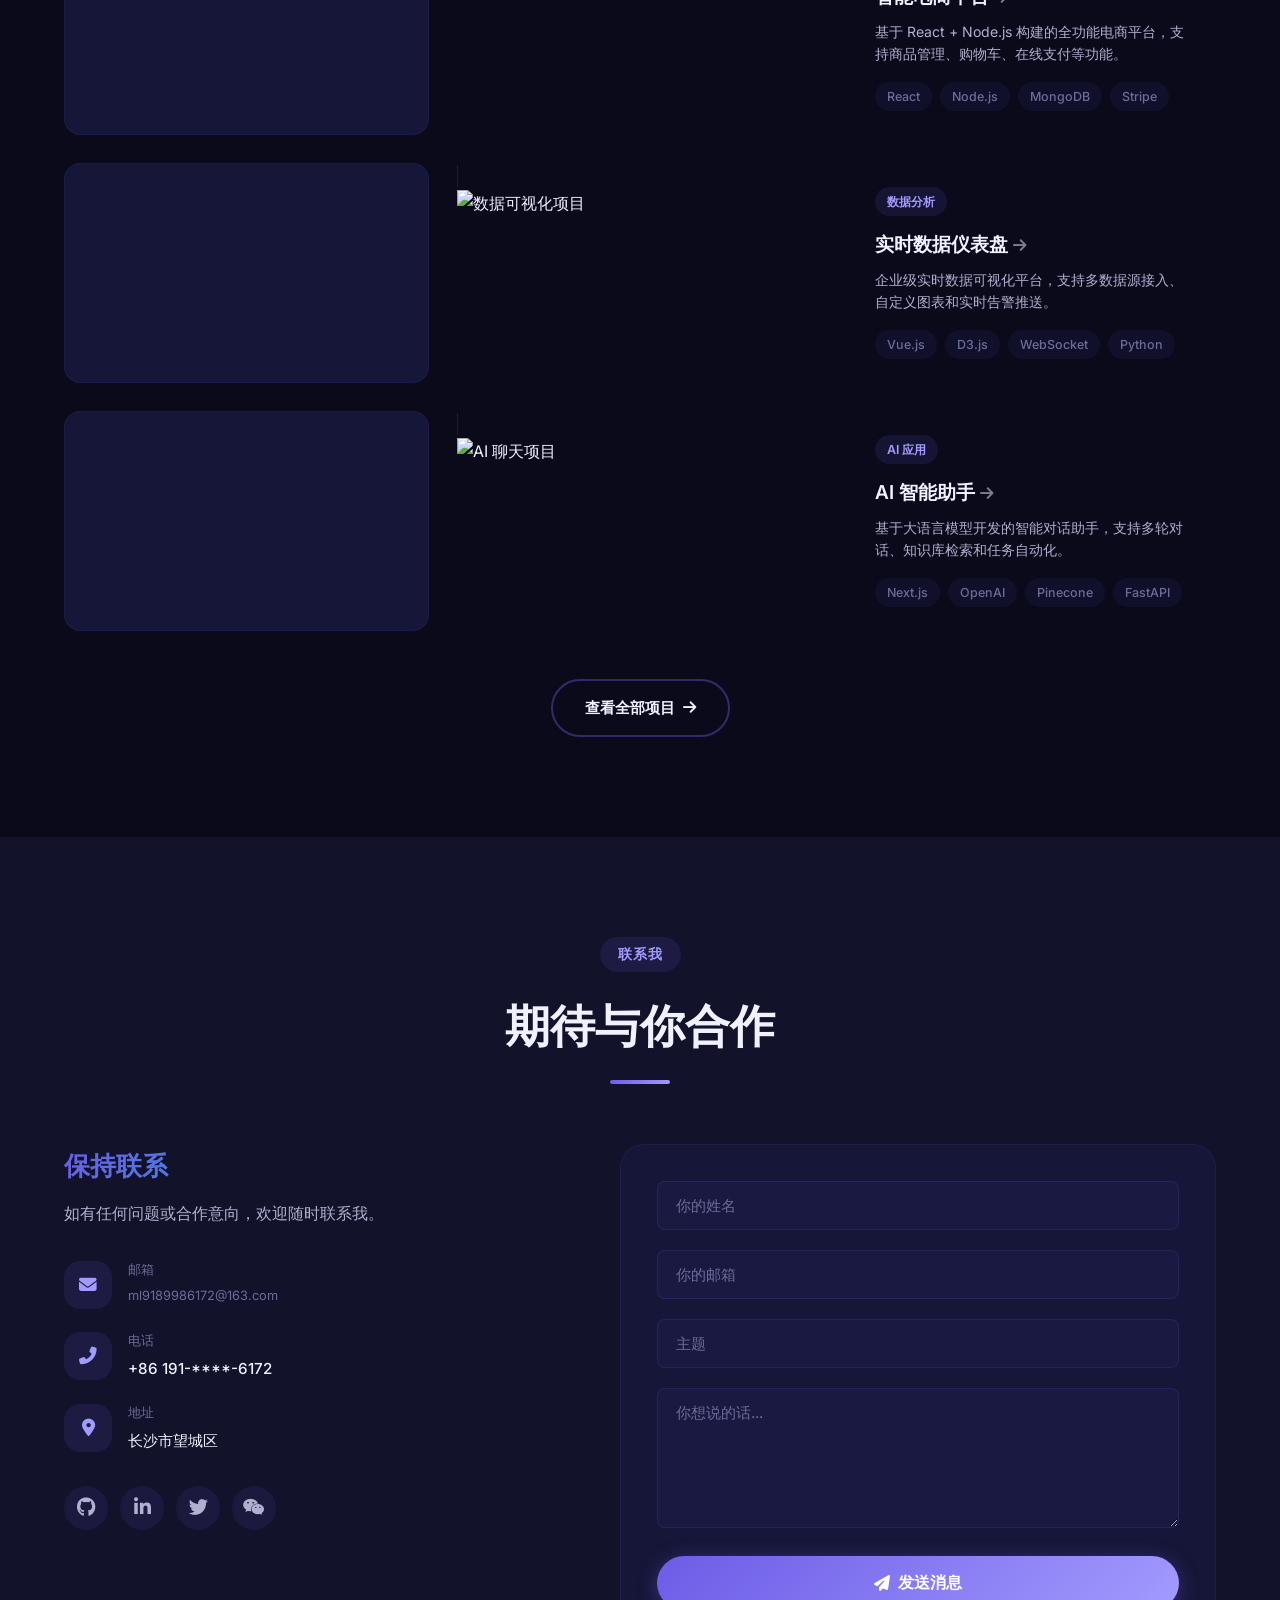
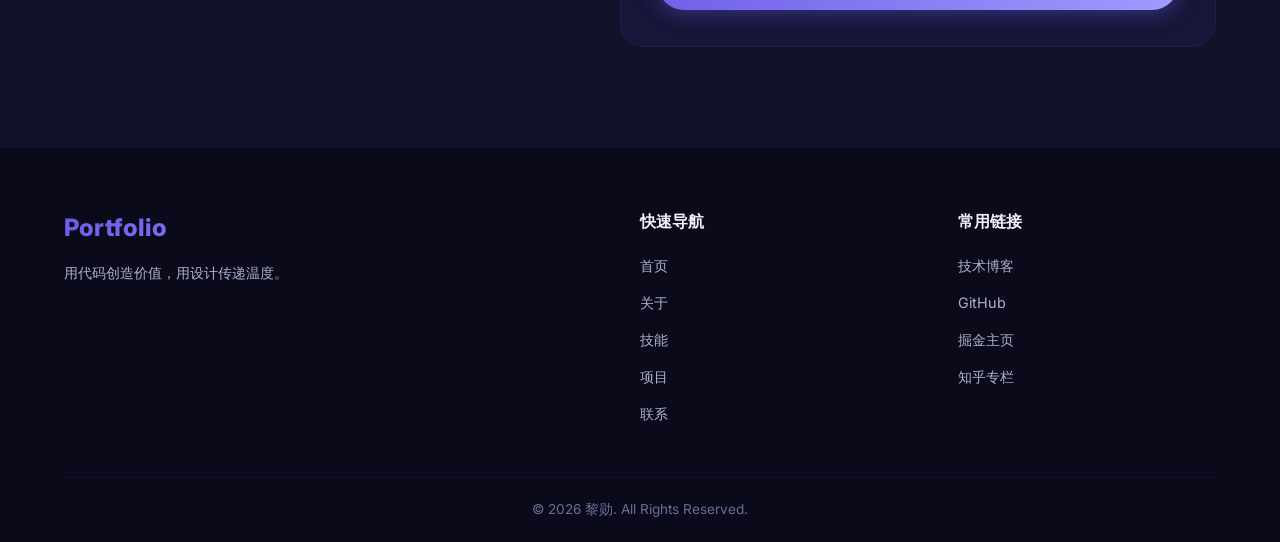
==== commit ee07c4d0: "Update index.html" ====
--- a/index.html
+++ b/index.html
@@ -303,7 +303,7 @@
                             <div class="contact-icon"><i class="fas fa-map-marker-alt"></i></div>
                             <div>
                                 <span class="contact-label">地址</span>
-                                <span class="contact-value">长沙市望城区/span>
+                                <span class="contact-value">长沙市望城区</span>
                             </div>
                         </div>
                     </div>
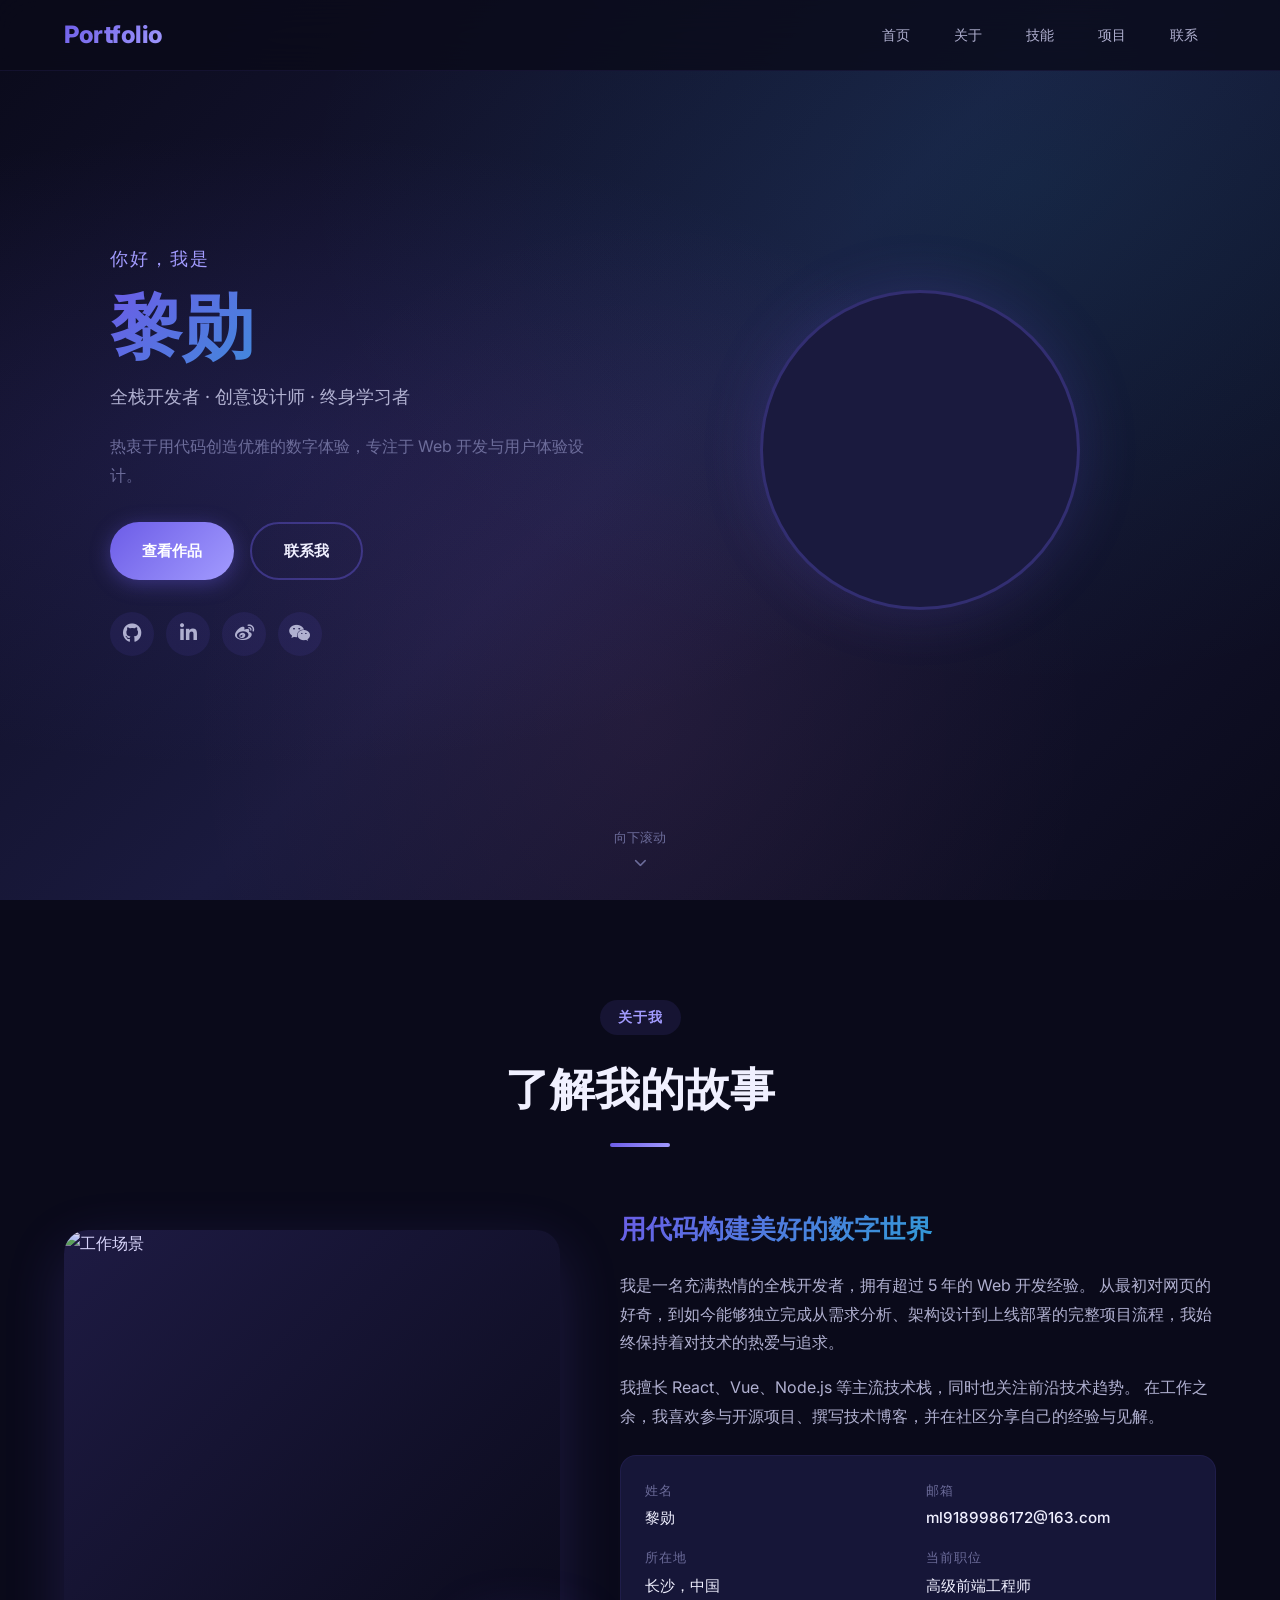
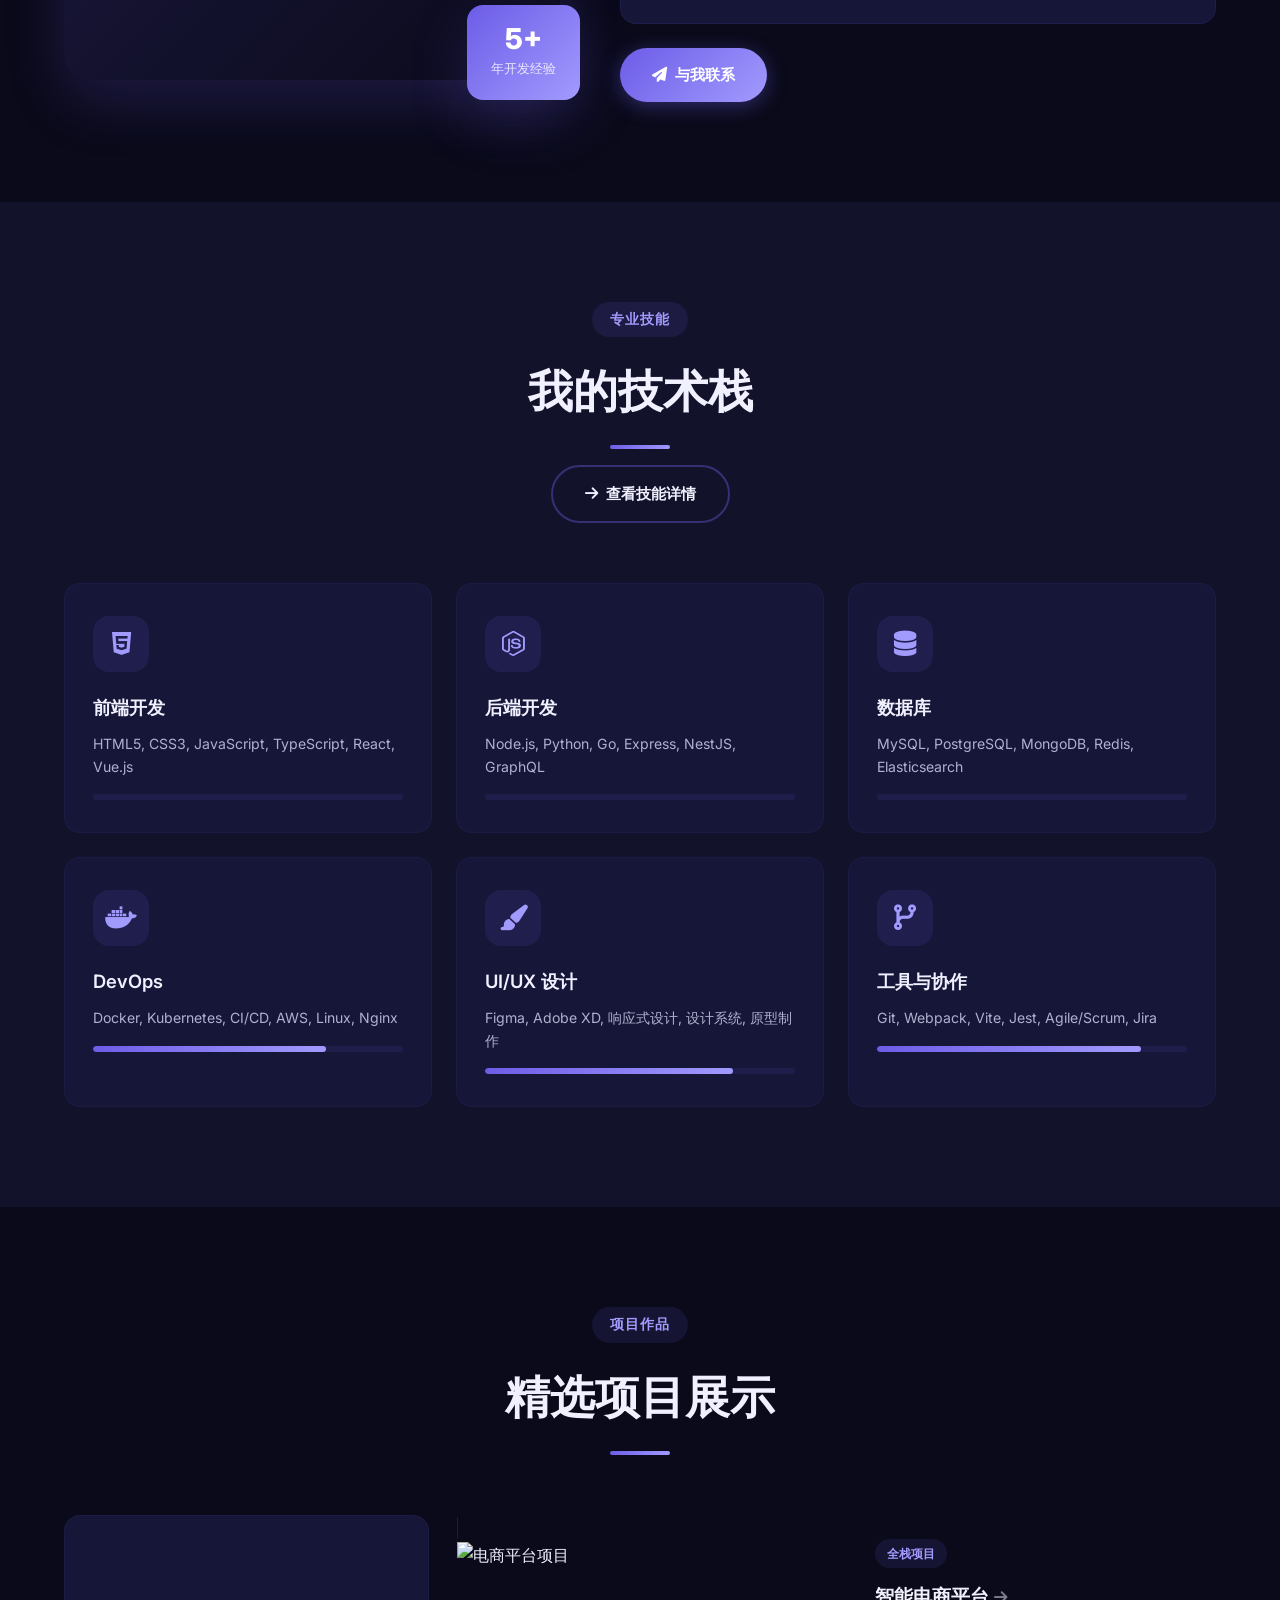
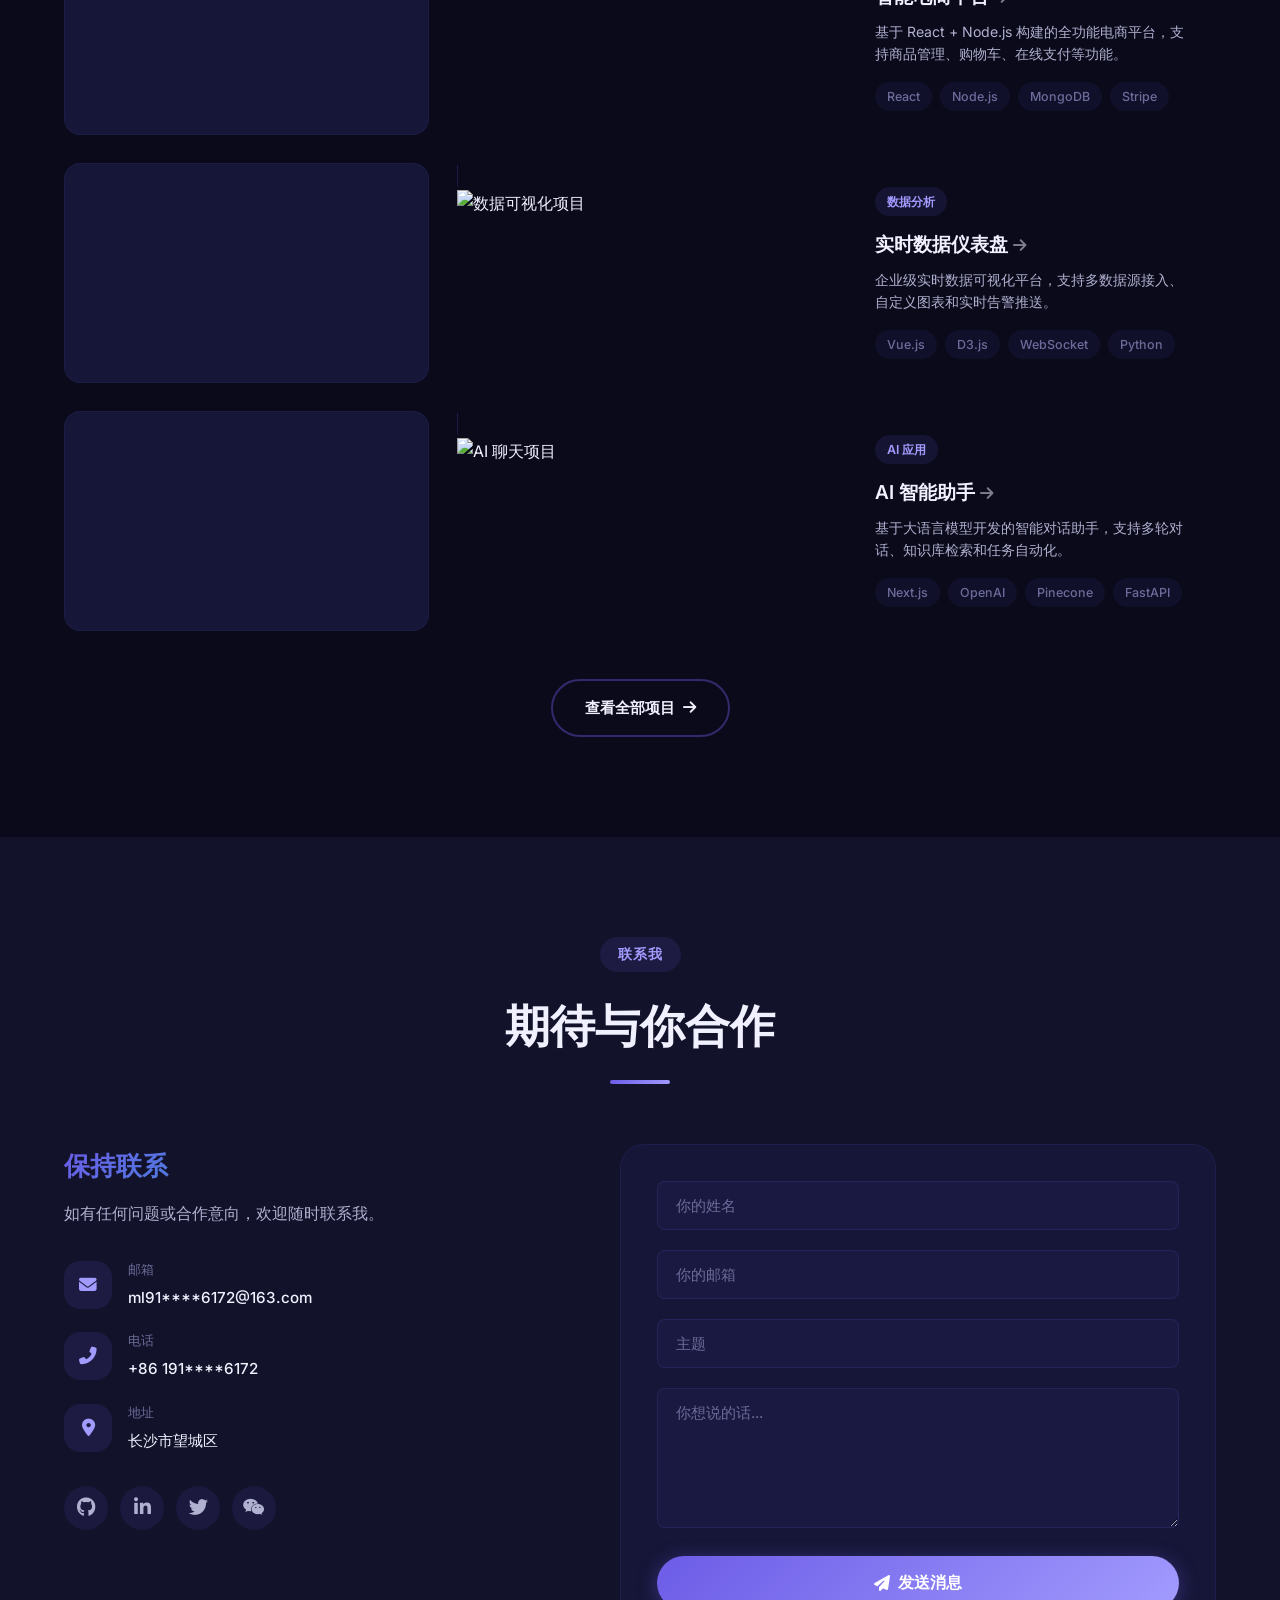
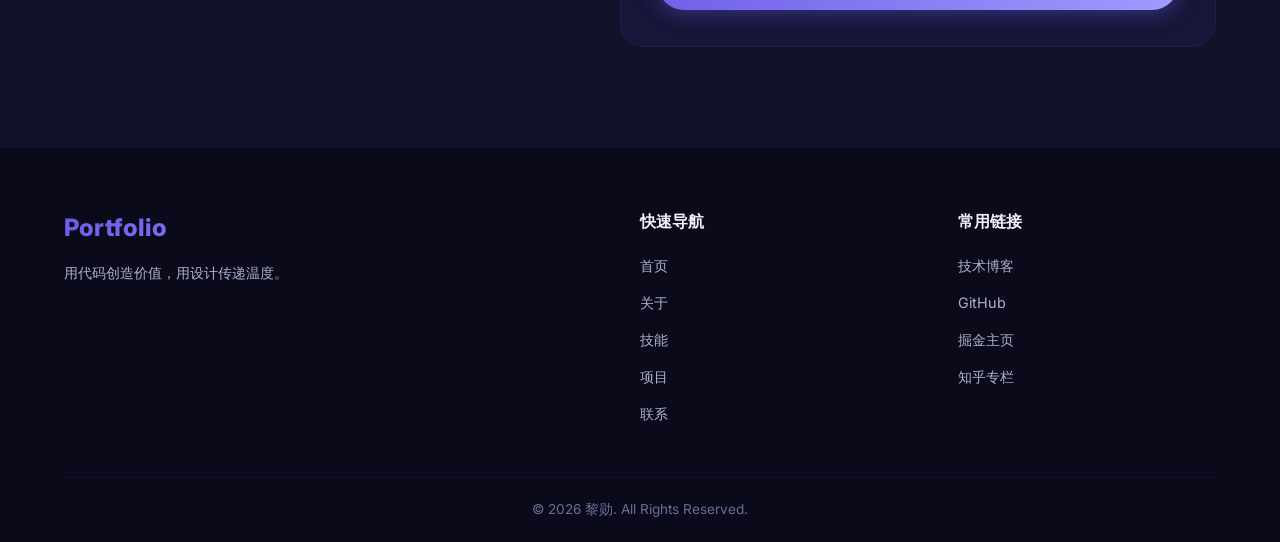
==== commit 3e9534d8: "Update index.html" ====
--- a/index.html
+++ b/index.html
@@ -289,14 +289,16 @@
                             <div class="contact-icon"><i class="fas fa-envelope"></i></div>
                             <div>
                                 <span class="contact-label">邮箱</span>
-                                <a href="mailto:ml9189986172@163.com" class="contact-label">ml9189986172@163.com</a>
+                                <span class="contact-value">
+                                    <a href="mailto:ml91****6172@163.com">ml91****6172@163.com</a>
+                                </span>
                             </div>
                         </div>
                         <div class="contact-item">
                             <div class="contact-icon"><i class="fas fa-phone-alt"></i></div>
                             <div>
                                 <span class="contact-label">电话</span>
-                                <span class="contact-value">+86 191-****-6172</span>
+                                <span class="contact-value">+86 191****6172</span>
                             </div>
                         </div>
                         <div class="contact-item">
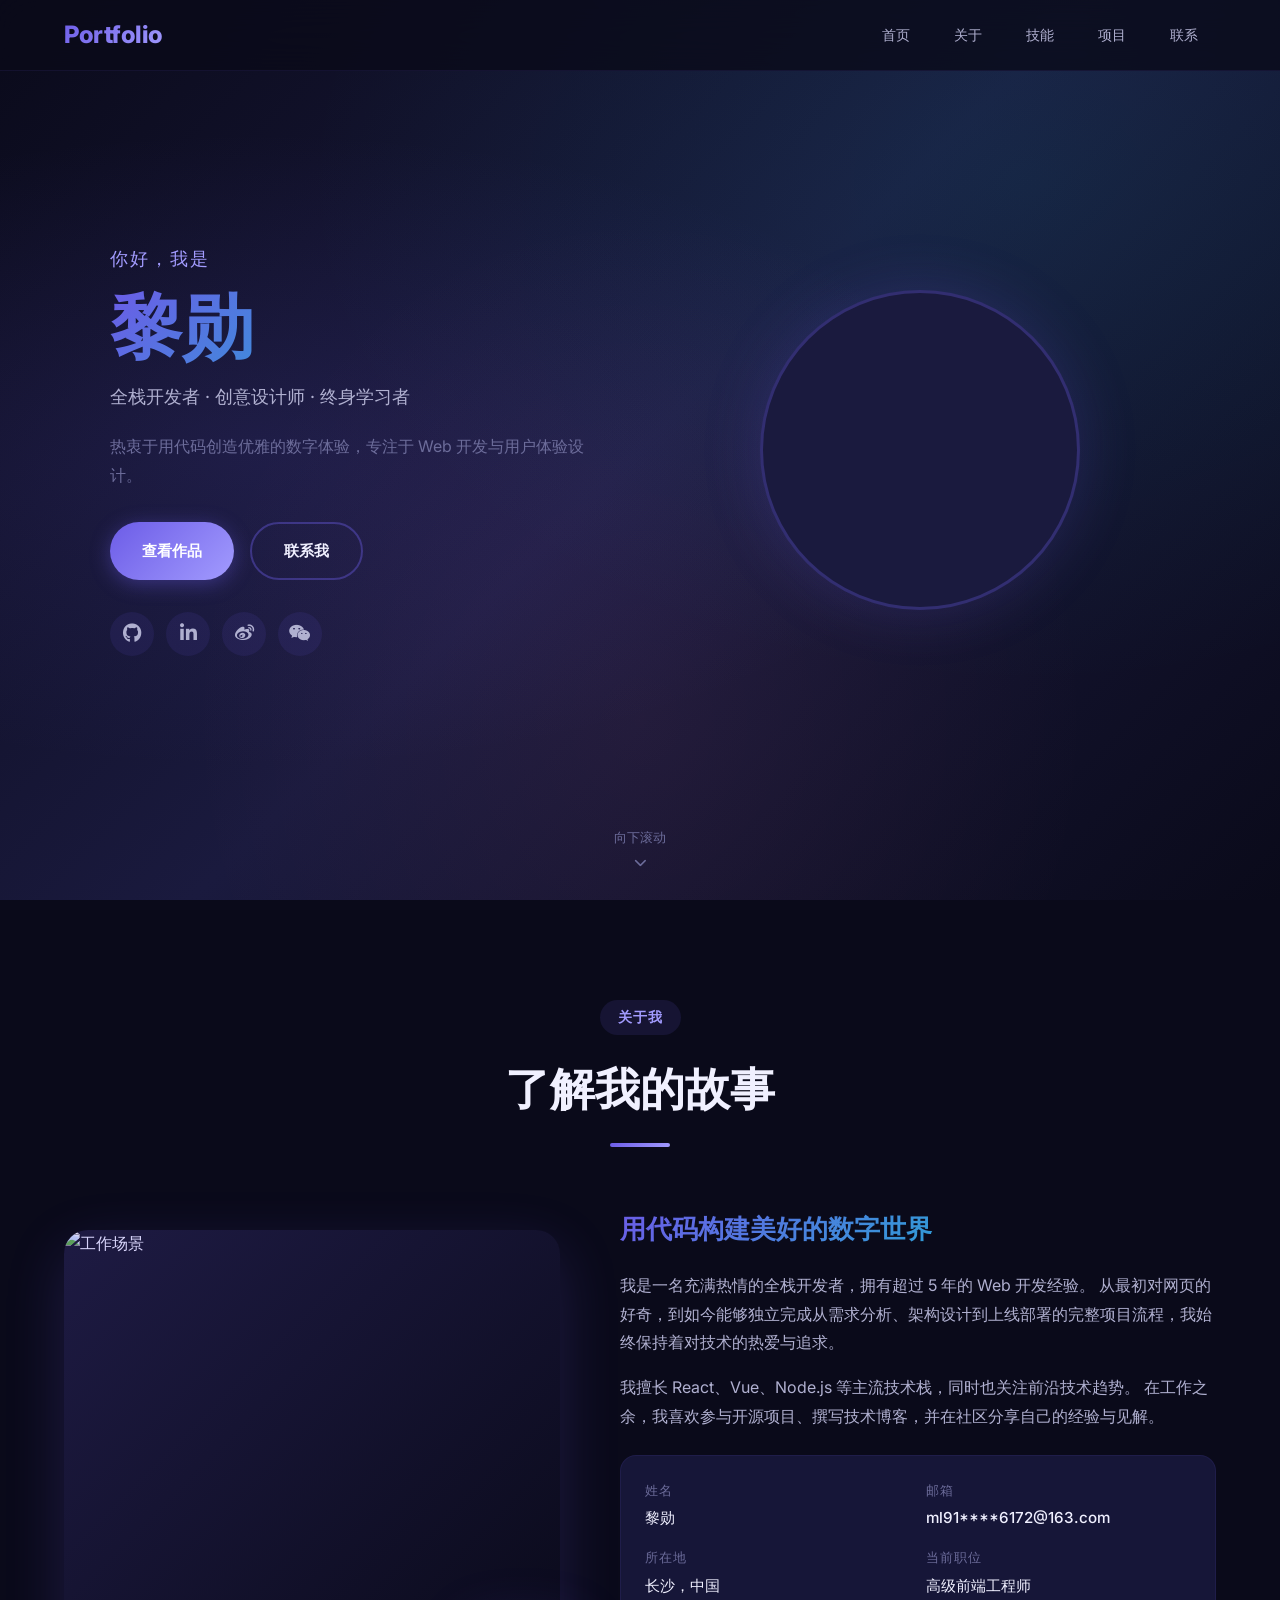
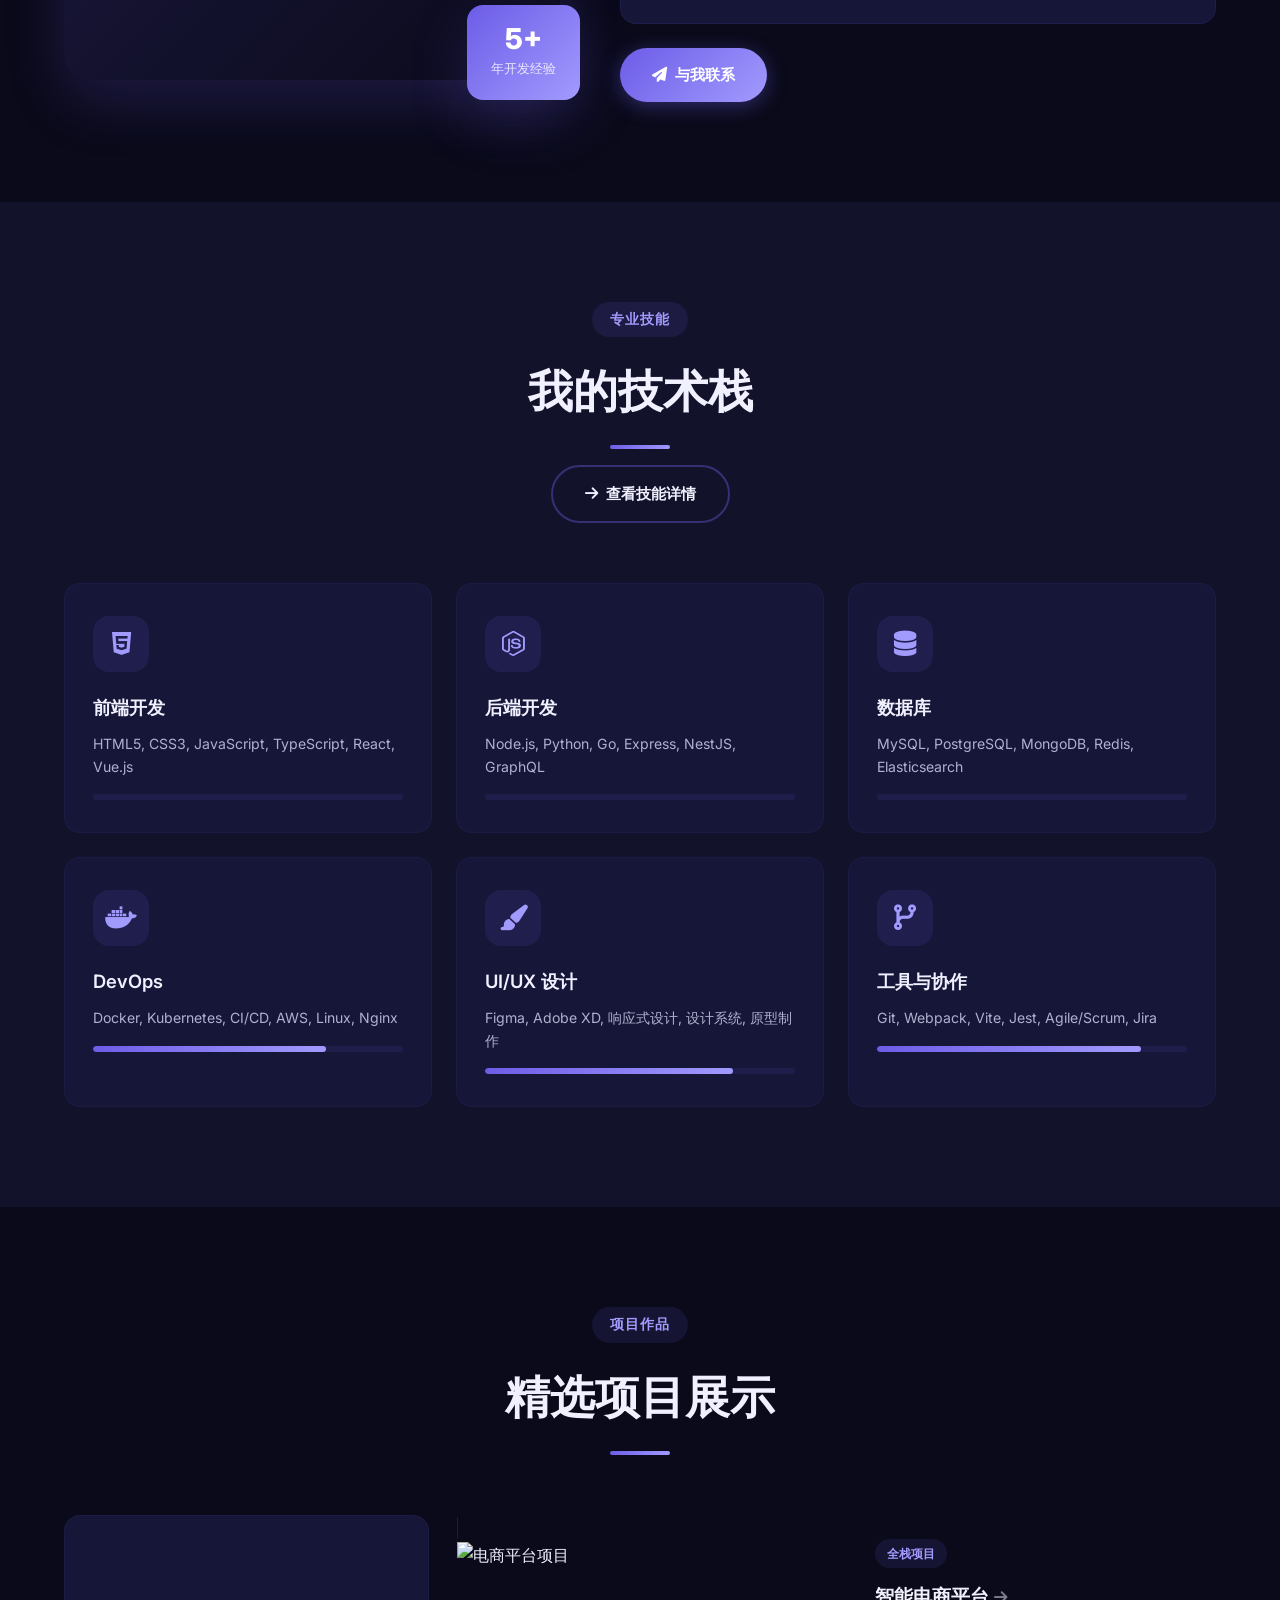
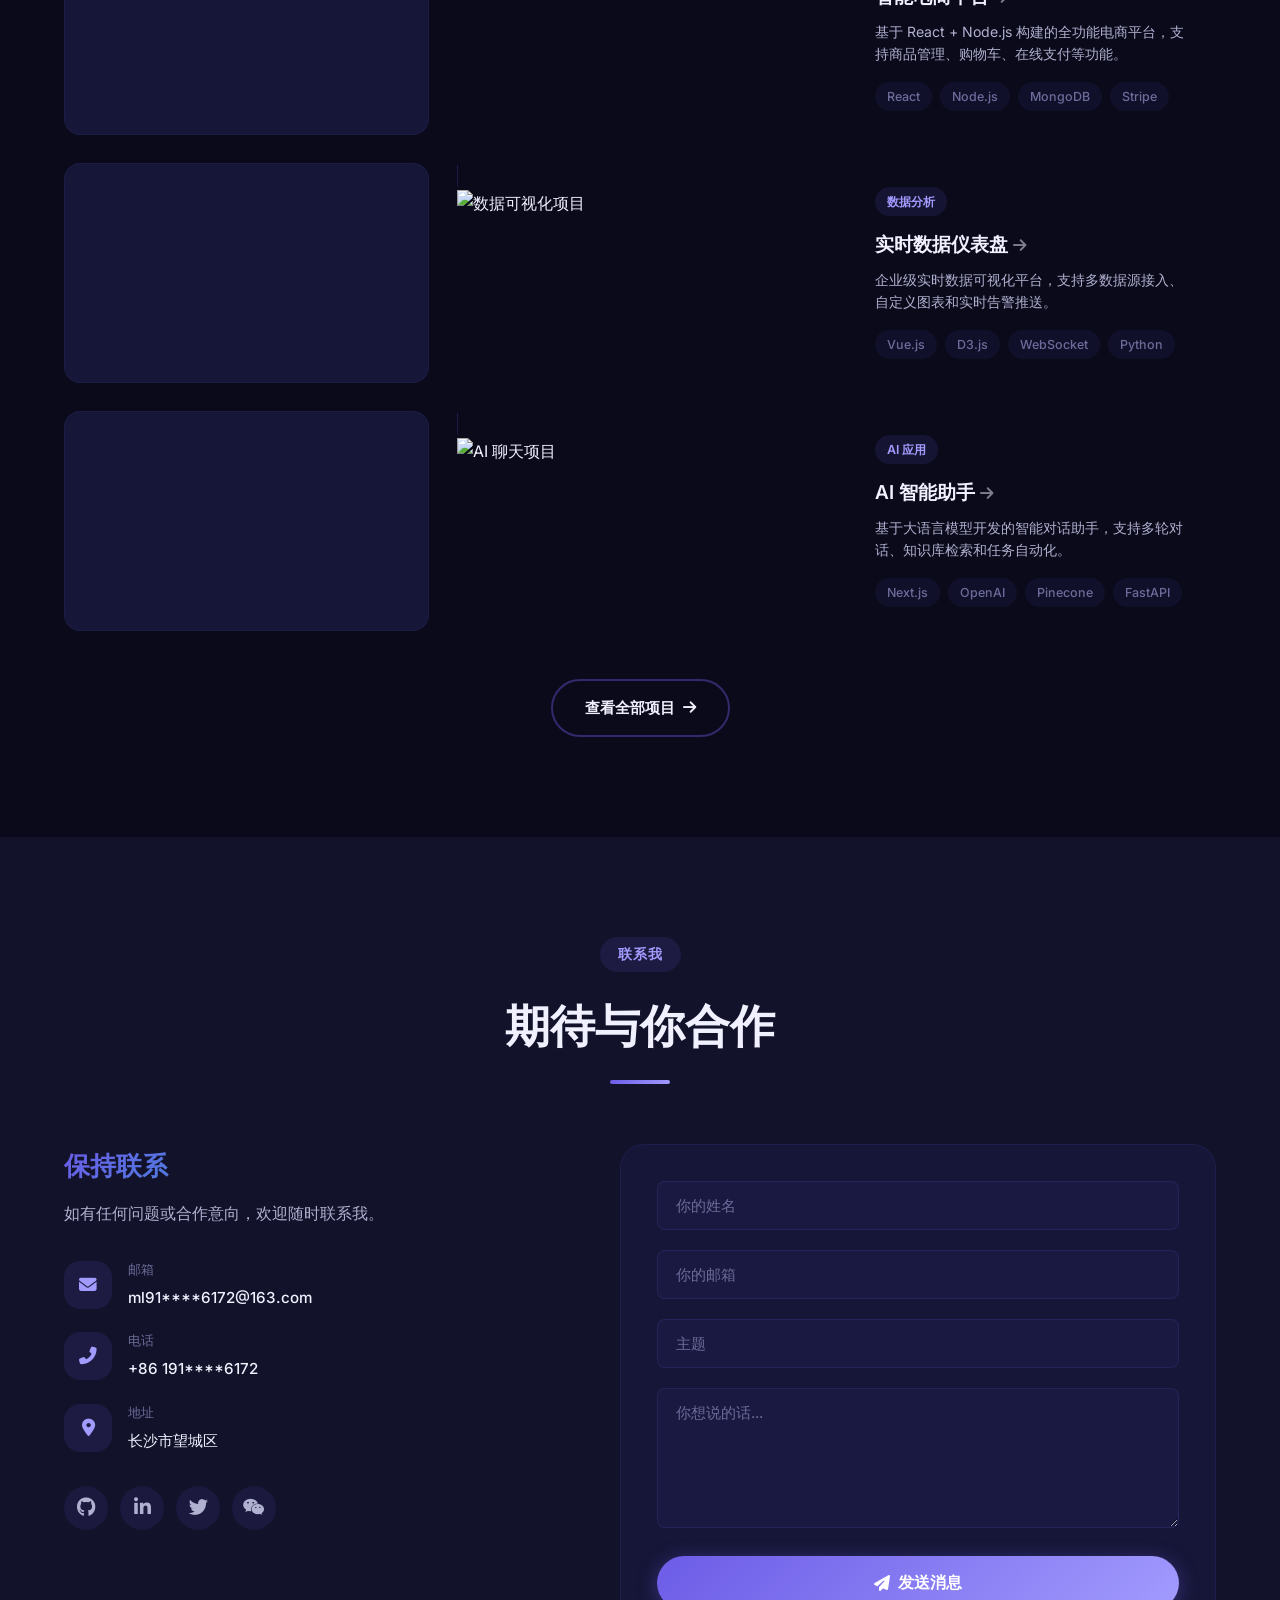
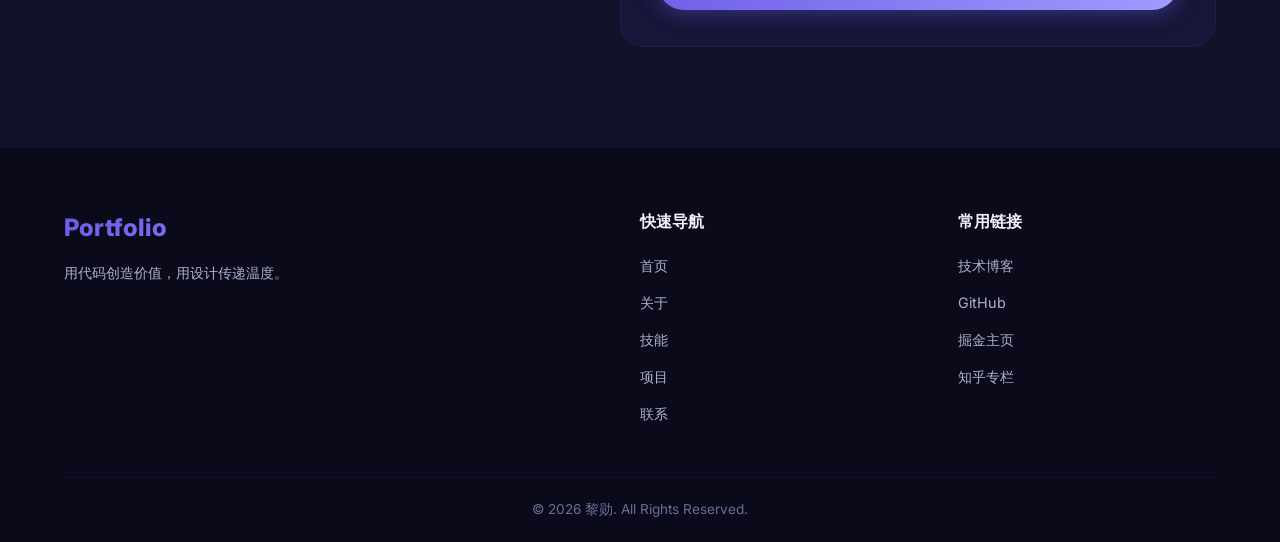
==== commit b9f3f4bd: "Update index.html" ====
--- a/index.html
+++ b/index.html
@@ -100,7 +100,7 @@
                         </div>
                         <div class="info-item">
                             <span class="info-label">邮箱</span>
-                            <span class="info-value">ml9189986172@163.com</span>
+                            <span class="info-value">ml91****6172@163.com</span>
                         </div>
                         <div class="info-item">
                             <span class="info-label">所在地</span>
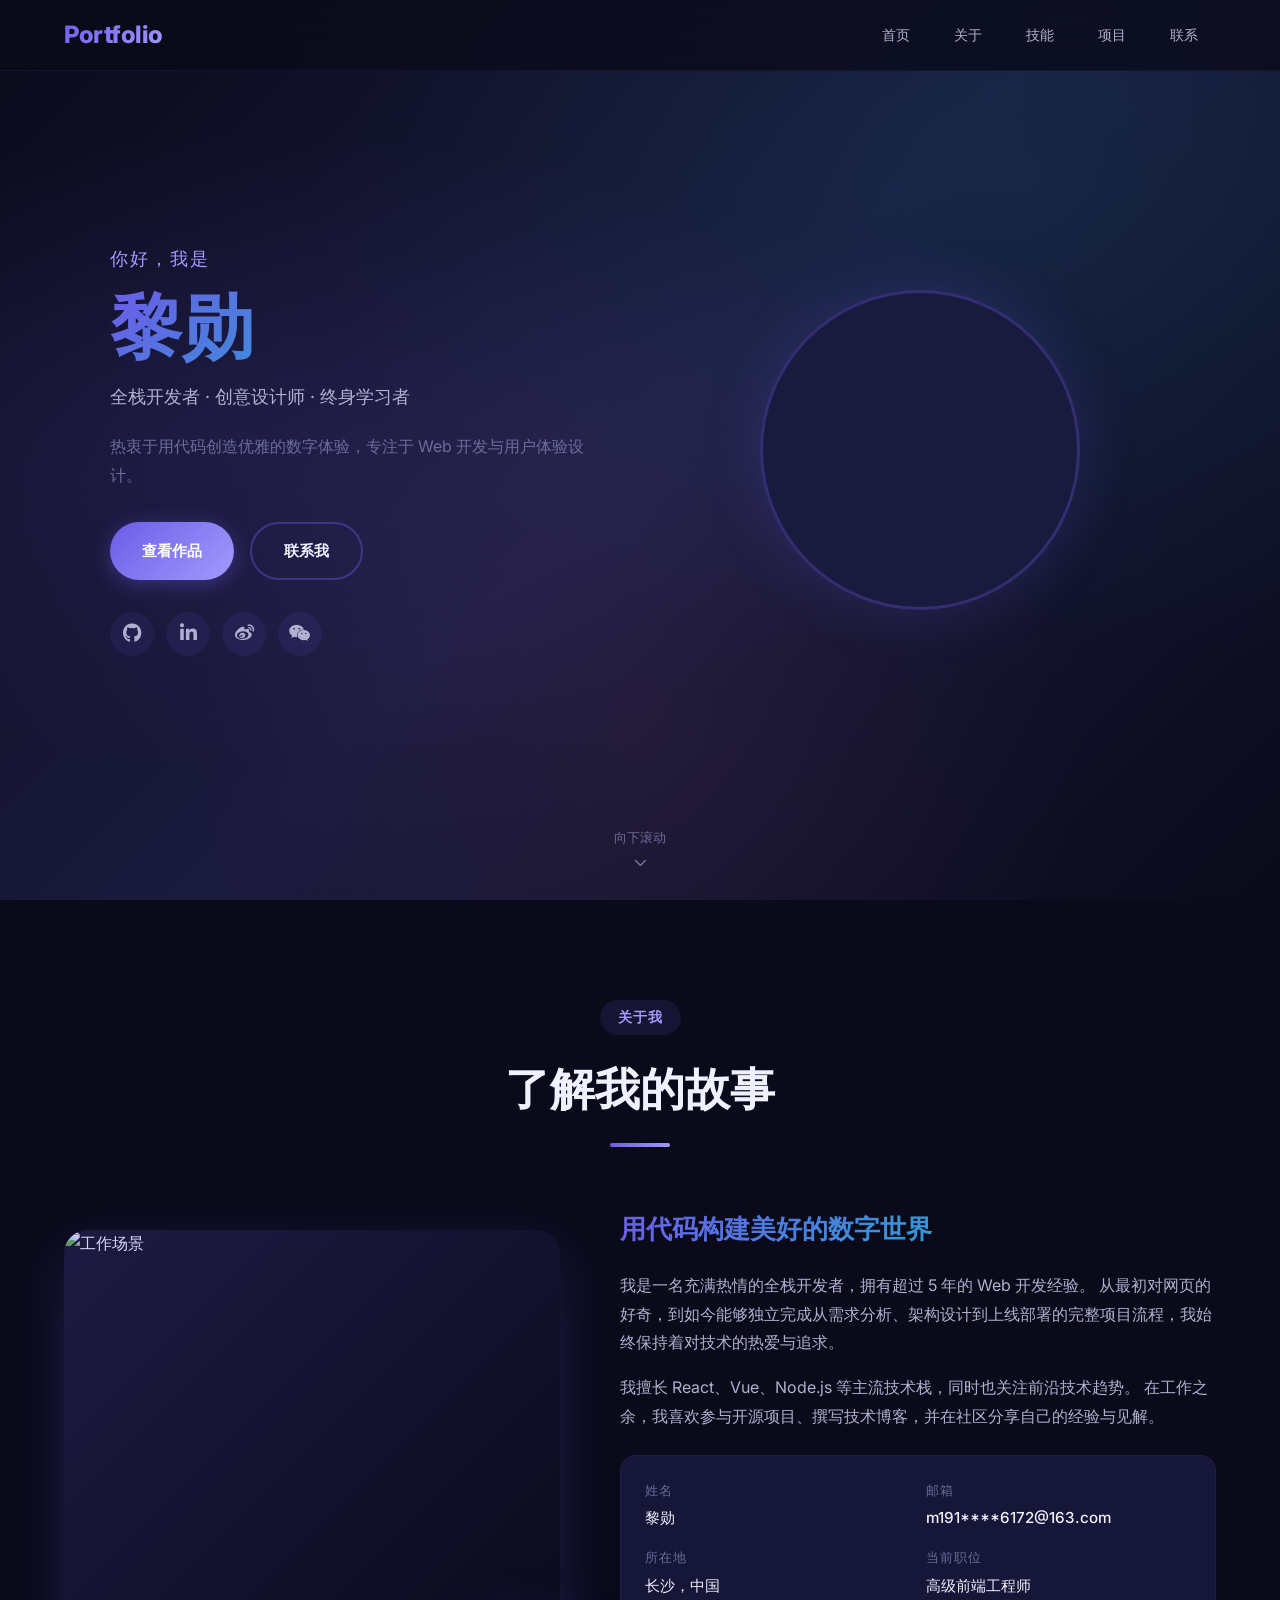
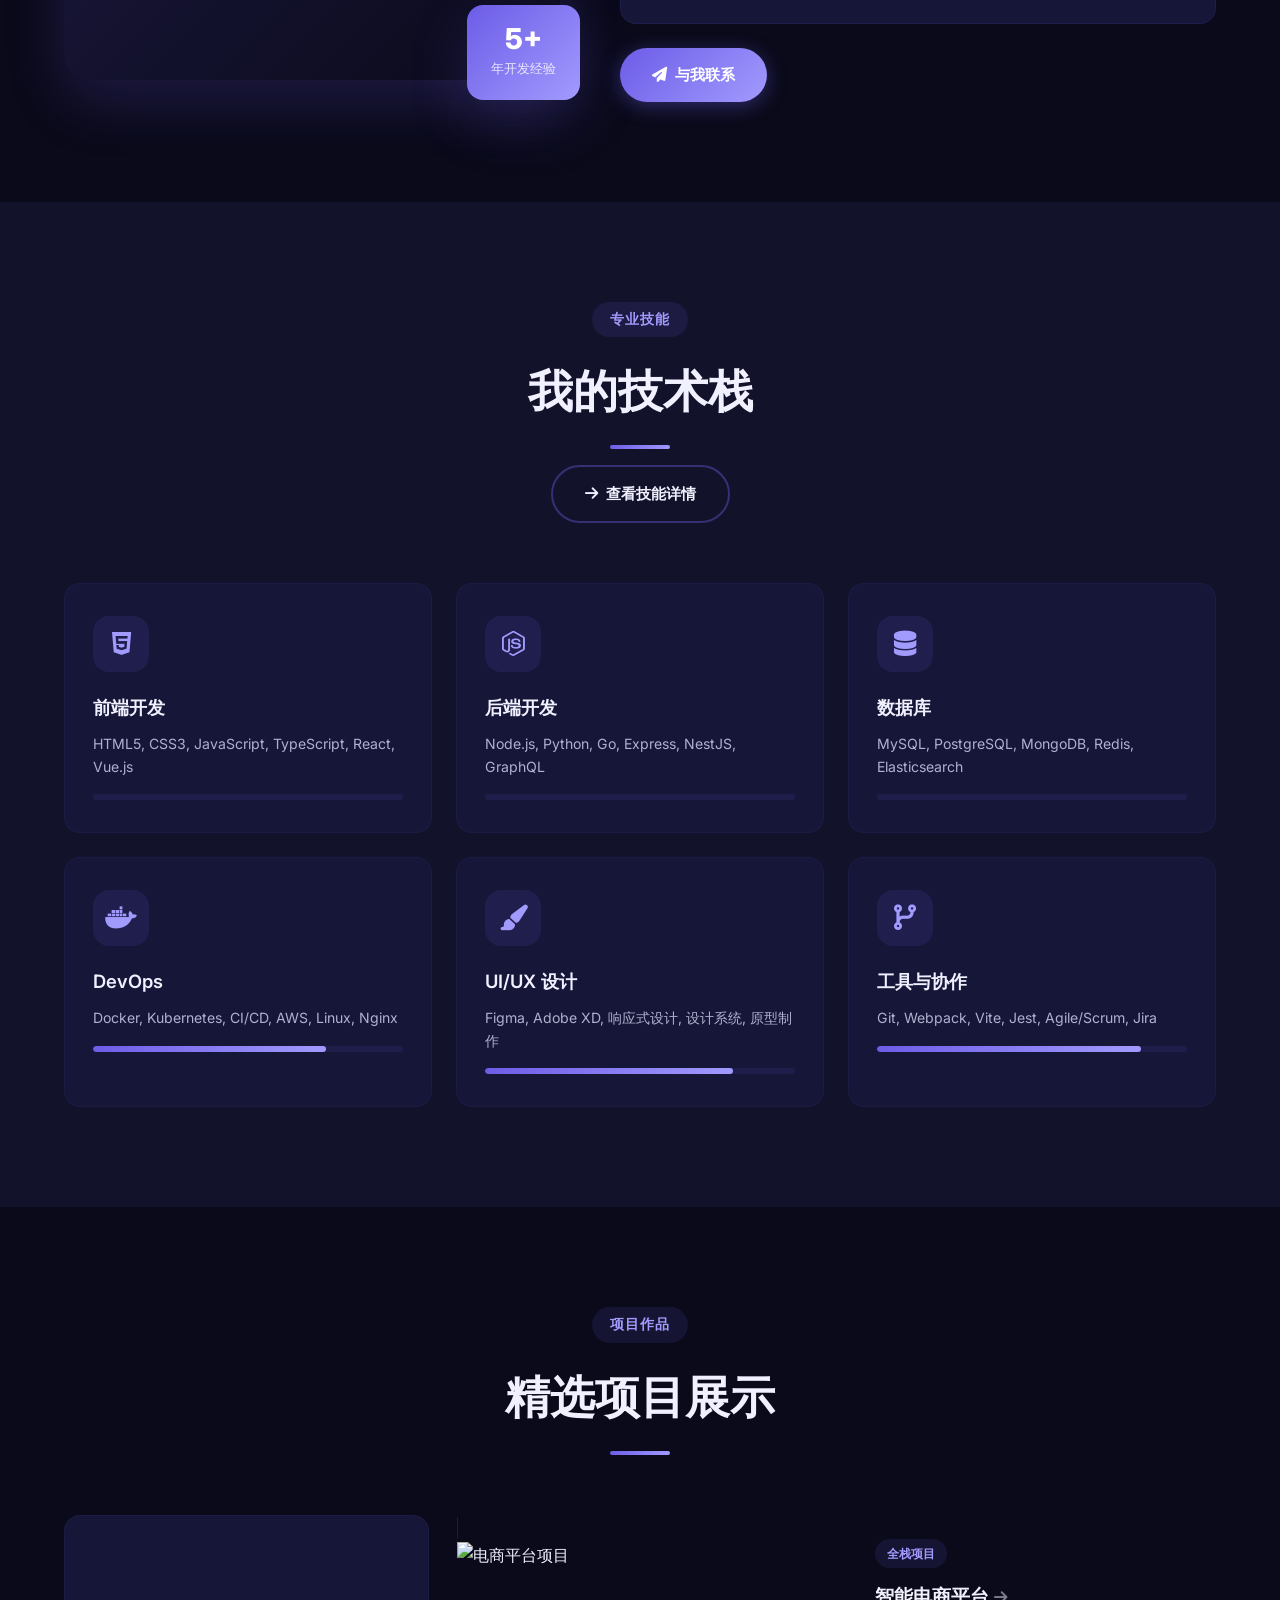
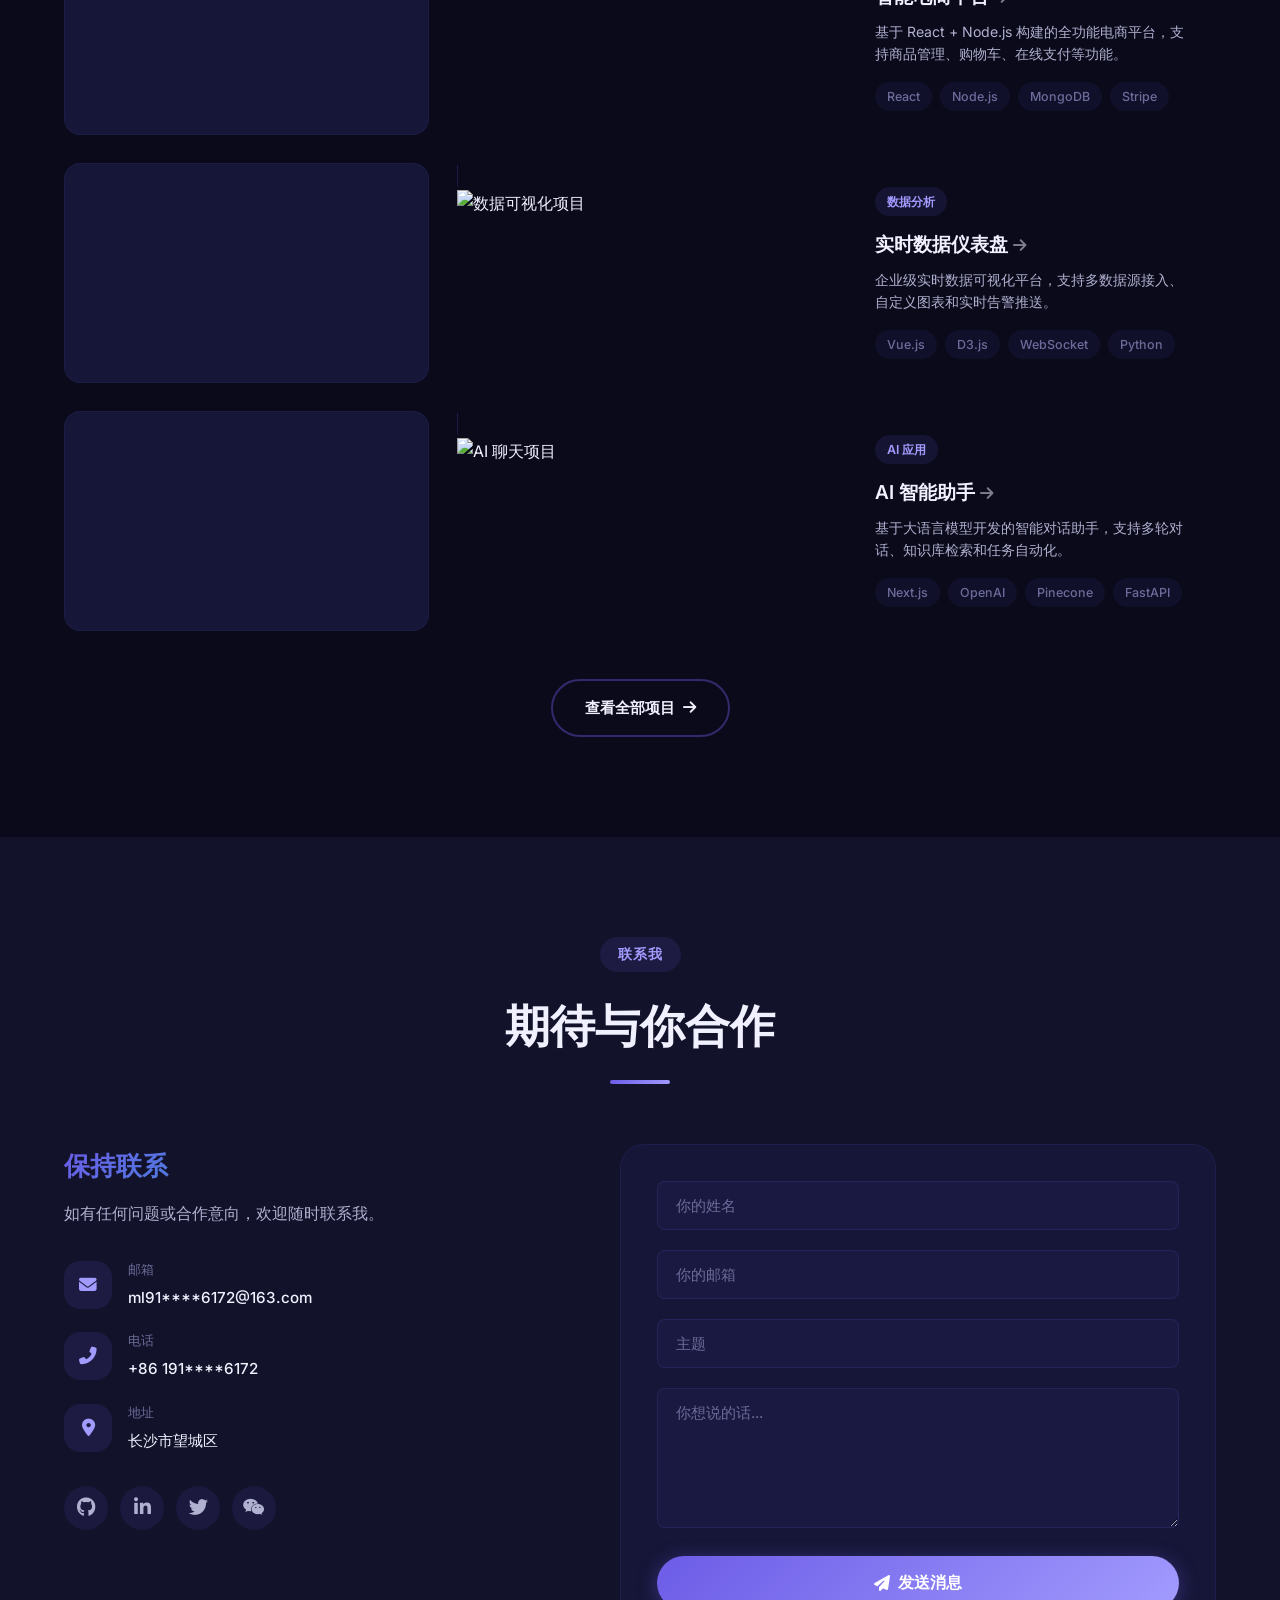
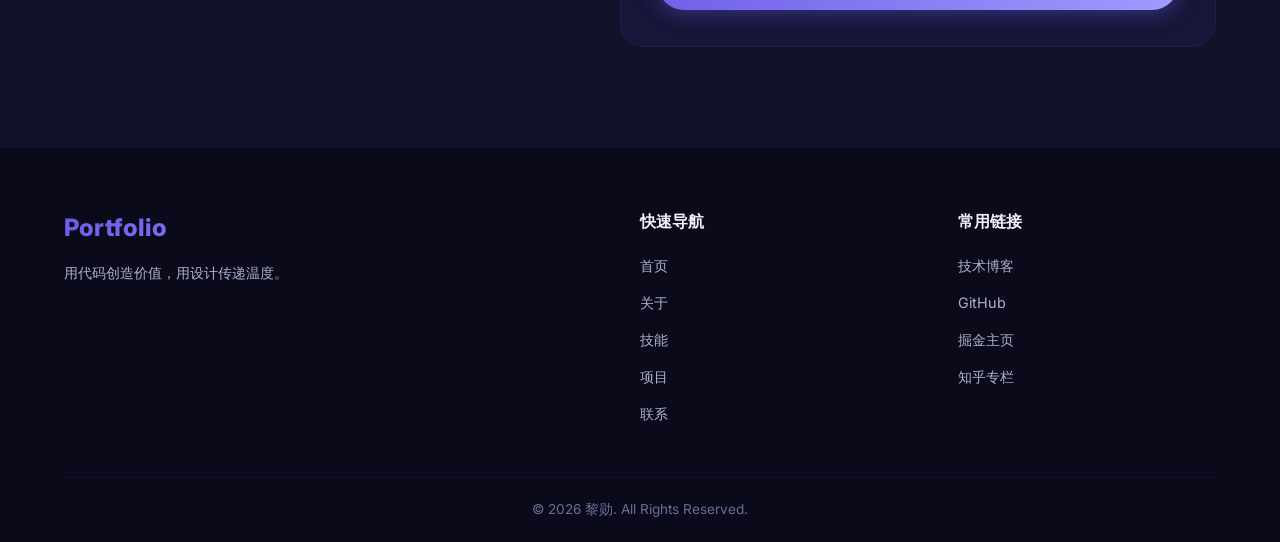
==== commit e9f14ed8: "Update index.html" ====
--- a/index.html
+++ b/index.html
@@ -100,7 +100,7 @@
                         </div>
                         <div class="info-item">
                             <span class="info-label">邮箱</span>
-                            <span class="info-value">ml91****6172@163.com</span>
+                            <span class="info-value">m191****6172@163.com</span>
                         </div>
                         <div class="info-item">
                             <span class="info-label">所在地</span>
